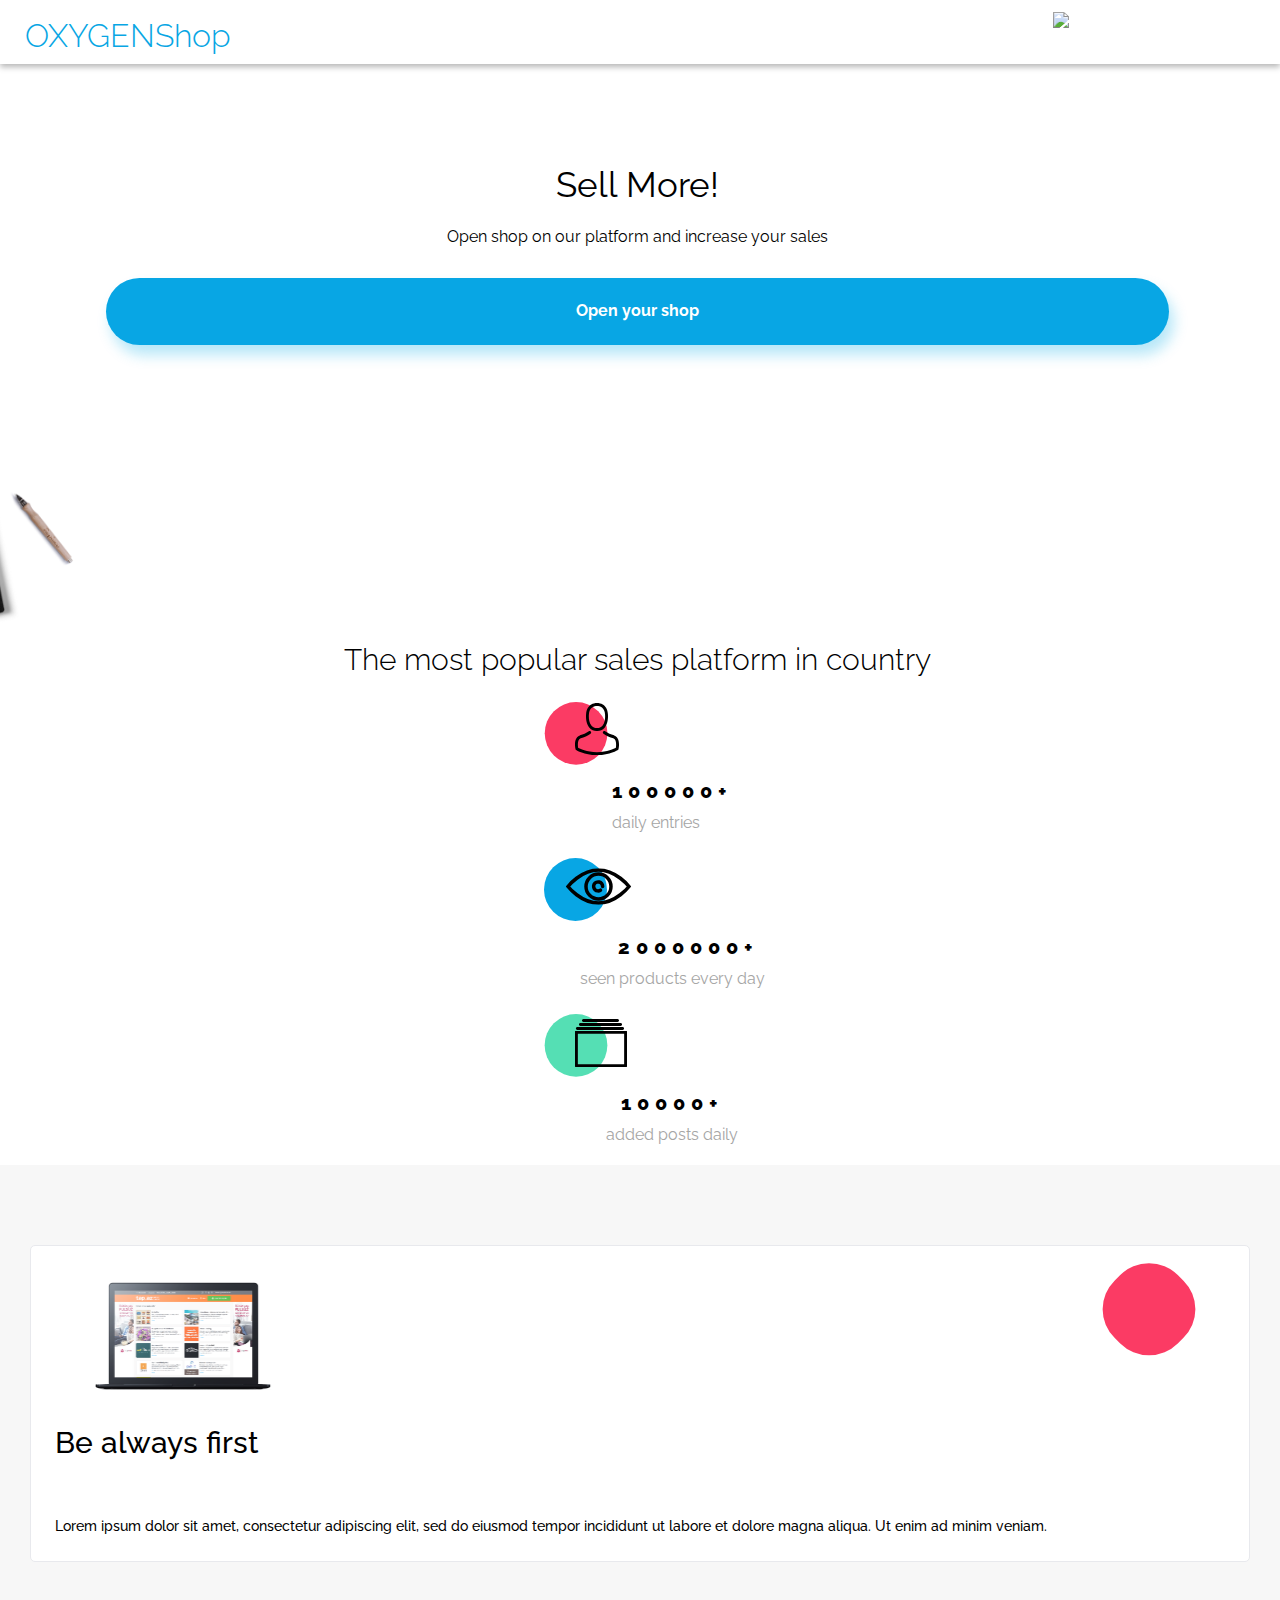
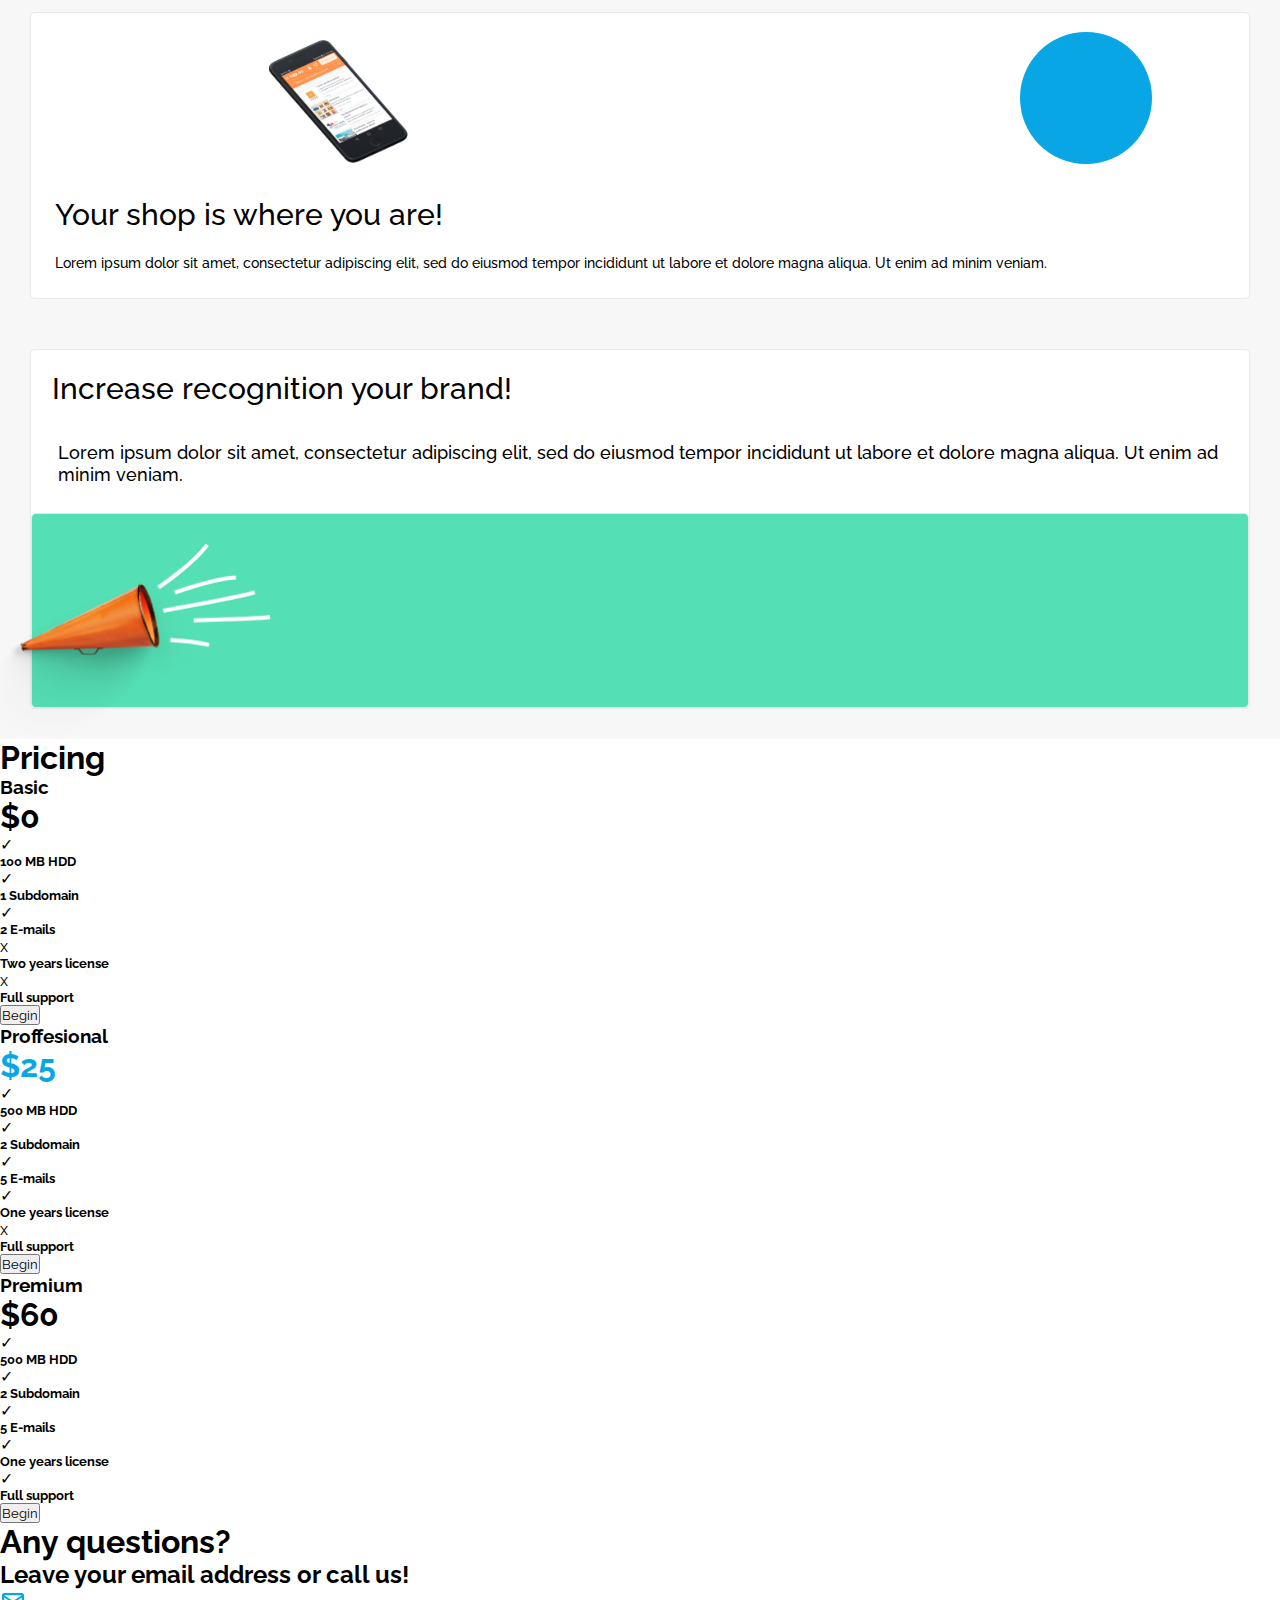
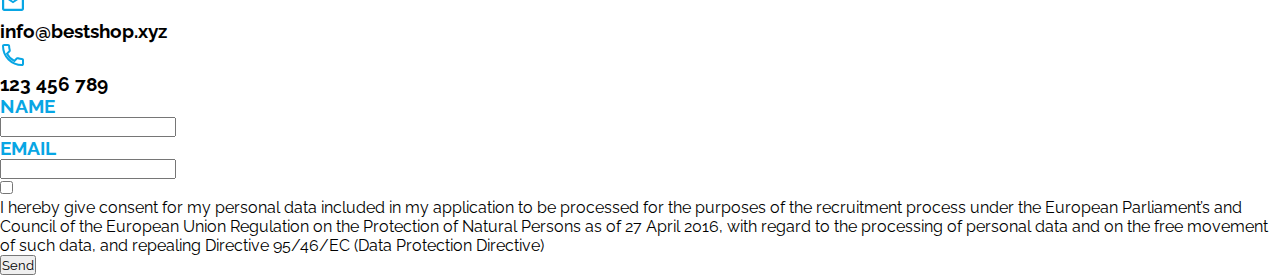
==== Web/index.html @ 67bba2e7 "Feat: Main body upper-half stylize" ====
<!DOCTYPE html>
<html>

<head>
    <title>OXYGENShop</title>
    <link rel="stylesheet" href="style.css" type="text/css" />
    <meta name="viewport" content="width=device-width, initial-scale=1">
    <link rel="preconnect" href="https://fonts.googleapis.com">
    <link rel="preconnect" href="https://fonts.gstatic.com" crossorigin>
    <link href="https://fonts.googleapis.com/css2?family=Open+Sans:ital,wght@0,300..800;1,300..800&family=Raleway:ital,wght@0,100..900;1,100..900&display=swap" rel="stylesheet">
</head>

<body>
    <header class="header">
        <div class="header--logo">
            <h2 class="header--logo--text blue-text">OXYGENShop</h2>
        </div>
        
        <img class="header--menu" src="/img/Menu.svg">
    </header>

    <main class="main">
        <article class="main--introduction">
            <section class="main--introduction--opening">
                <h1 class="main--introduction--opening--title">Sell More!</h1>
                <h4 class="main--introduction--opening--subtitle">Open shop on our platform and increase your sales</h4>
                
                <button class="main--introduction--opening--button blue-background" type="button"> 
                    <p class="main--introduction--opening--button--text">Open your shop</p> 
                </button>
            </section>
            
            <section class="main--introduction--image-box">
                <img class="main--introduction--image-box--image" src="img/Background.png">
            </section>

            <section class="main--introduction--stat-column">
                <h1 class="main--introduction--stat-column--title">The most popular sales platform in country</h1>

                <div class="main--introduction--stat-column--entries">
                    <img src="img/Red-circle.svg" class="main--introduction--stat-column--entries--image-background">
                    <img src="img/Person.svg" class="main--introduction--stat-column--entries--image-foreground">
                    <h4 class="main--introduction--stat-column--entries--number">100000+</h4>
                    <h5 class="main--introduction--stat-column--entries--stat">daily entries</h5>
                </div>

                <div class="main--introduction--stat-column--products">
                    <img src="img/Blue-circle.svg" class="main--introduction--stat-column--products--image-background">
                    <img src="img/Eye.svg" class="main--introduction--stat-column--products--image-foreground">
                    <h4 class="main--introduction--stat-column--products--number">2000000+</h4>
                    <h5 class="main--introduction--stat-column--products--stat">seen products every day</h5>
                </div>

                <div class="main--introduction--stat-column--post">
                    <img src="img/Green-circle.svg" class="main--introduction--stat-column--post--image-background">
                    <img src="img/Catalog.svg" class="main--introduction--stat-column--post--image-foreground">
                    <h4 class="main--introduction--stat-column--post--number">10000+</h4>
                    <h5 class="main--introduction--stat-column--post--stat">added posts daily</h5>
                </div>
            </section>
        </article>

        <article class="main--selling-points">
            <section class="main--selling-points--section1">
                <img src="img/Macbook.png" class="main--selling-points--section1--image-foreground">
                <img src="img/Red-frame.svg" class="main--selling-points--section1--image-background">
                <h3 class="main--selling-points--section1--title">Be always first</h3>
                <h6 class="main--selling-points--section1--text">Lorem ipsum dolor sit amet, consectetur adipiscing elit, sed do eiusmod tempor incididunt ut labore et dolore magna aliqua. Ut enim ad minim veniam.</h6>
            </section>

            <section class="main--selling-points--section2">
                <section class="main--selling-points--section2--image">
                <img src="img/iPhone.png" class="main--selling-points--section2--image--foreground">
                <img src="img/Blue-circle.svg" class="main--selling-points--section2--image--background">    
                </section>
                <h3 class="main--selling-points--section2--title">Your shop is where you are!</h3>
                <h6 class="main--selling-points--section2--text">Lorem ipsum dolor sit amet, consectetur adipiscing elit, sed do eiusmod tempor incididunt ut labore et dolore magna aliqua. Ut enim ad minim veniam.</h6>
            </section>

            <section class="main--selling-points--section3">
                <h3 class="main--selling-points--section3--title">Increase recognition your brand!</h3>
                <h6 class="main--selling-points--section3--text">Lorem ipsum dolor sit amet, consectetur adipiscing elit, sed do eiusmod tempor incididunt ut labore et dolore magna aliqua. Ut enim ad minim veniam.</h6>
                <div class="main--selling-points--section3--image-background green-background">
                    <img src="img/Trumpet.png" class="main--selling-points--section3--image-foreground">
                </div>
            </section>
        </article>


        <article id="Pricing">
            <h1>Pricing</h1>

            <section class="pricing--section red">
                <div class="pricing--section--price">
                    <h3>Basic</h3>
                    <h1 class="red-text">$0</h1>
                </div>

                <div class="pricing--section--feature-list">
                    <div class="pricing--section--feature-list-feature">
                        <div class="included"> <p>✓</p> </div>
                        <h5>100 MB HDD</h5>
                    </div>

                    <div class="pricing--section--feature-list-feature">
                        <div class="included"> <p>✓</p> </div>
                        <h5>1 Subdomain</h5>
                    </div>

                    <div class="pricing--section--feature-list-feature">
                        <div class="included"> <p>✓</p> </div>
                        <h5>2 E-mails</h5>
                    </div>

                    <div class="pricing--section--feature-list-feature">
                        <div class="excluded"> <p>x</p> </div>
                        <h5>Two years license</h5>
                    </div>

                    <div class="pricing--section--feature-list-feature">
                        <div class="excluded"> <p>x</p> </div>
                        <h5>Full support</h5>
                    </div>
                </div>

                <button class="rounded-button red">Begin</button>
            </section>

            <section class="pricing--section blue">
                <div class="pricing--section--price">
                    <h3>Proffesional</h3>
                    <h1 class="blue-text">$25</h1>
                </div>

                <div class="pricing--section--feature-list">
                    <div class="pricing--section--feature-list-feature">
                        <div class="included"> <p>✓</p> </div>
                        <h5>500 MB HDD</h5>
                    </div>

                    <div class="pricing--section--feature-list-feature">
                        <div class="included"> <p>✓</p> </div>
                        <h5>2 Subdomain</h5>
                    </div>

                    <div class="pricing--section--feature-list-feature">
                        <div class="included"> <p>✓</p> </div>
                        <h5>5 E-mails</h5>
                    </div>

                    <div class="pricing--section--feature-list-feature">
                        <div class="included"> <p>✓</p> </div>
                        <h5>One years license</h5>
                    </div>

                    <div class="pricing--section--feature-list-feature">
                        <div class="excluded"> <p>x</p> </div>
                        <h5>Full support</h5>
                    </div>
                </div>

                <button class="rounded-button blue">Begin</button>
            </section>

            <section class="pricing--section green">
                <div class="pricing--section--price">
                    <h3>Premium</h3>
                    <h1 class="green">$60</h1>
                </div>

                <div class="pricing--section--feature-list">
                    <div class="pricing--section--feature-list-feature">
                        <div class="included"> <p>✓</p> </div>
                        <h5>500 MB HDD</h5>
                    </div>

                    <div class="pricing--section--feature-list-feature">
                        <div class="included"> <p>✓</p> </div>
                        <h5>2 Subdomain</h5>
                    </div>

                    <div class="pricing--section--feature-list-feature">
                        <div class="included"> <p>✓</p> </div>
                        <h5>5 E-mails</h5>
                    </div>

                    <div class="pricing--section--feature-list-feature">
                        <div class="included"> <p>✓</p> </div>
                        <h5>One years license</h5>
                    </div>

                    <div class="pricing--section--feature-list-feature">
                        <div class="included"> <p>✓</p> </div>
                        <h5>Full support</h5>
                    </div>
                </div>

                <button class="rounded-button green">Begin</button>
            </section>
        </article>

        <article id="Contact">
            <section>
                <h1>Any questions?</h1>

                <h2>Leave your email address or call us!</h2>

                <div class="contact-info">
                    <img src="img/Mail-Icon.svg">
                    <h3>info@bestshop.xyz</h3>
                </div>

                <div class="contact-info">
                    <img src="img/Phone-Icon.svg">
                    <h3>123 456 789</h3>
                </div>
            </section>
            
            <section>
                <div class="contact-input">
                    <h3 class="blue-text">NAME</h3>
                    <input type="text" id="name">
                </div>

                <div class="contact-input">
                    <h3 class="blue-text">EMAIL</h3>
                    <input type="text" id="email">
                </div>
            </section>

            <section>
                <input type="checkbox">

                <p>I hereby give consent for my personal data included in my application to be processed for the purposes of the recruitment process under the European Parliament’s and Council of the European Union Regulation on the Protection of Natural Persons as of 27 April 2016, with regard to the processing of personal data and on the free movement of such data, and repealing Directive 95/46/EC (Data Protection Directive)</p>

                <button class="rounded-button blue">Send</button>
            </section>
        </article>
        
    </main>
<!--
    <footer>
        <div class="logo blue-text">
            <h2>OXYGENShop</h2>
        </div>

        <div id="Copyright">
            <h4>© 2022 OXYGEN, All Rights Reserved</h4>
        </div>

        <img src="img/Twitter-Icon.svg" alt="Twitter" class="social-network">

        <img src="img/Facebook-Icon.svg" alt="Facebook" class="social-network">
    </footer>
-->
</body>

</html>
---- Web/style.css ----
.header {
  height: 4em;
  box-shadow: 0px 3px 6px rgba(0, 0, 0, 0.2901960784);
}
.header--logo {
  display: inline-block;
  width: 80%;
  margin-top: 17px;
  margin-left: 25px;
}
.header--logo--text {
  font-size: 2rem;
  font-weight: 300;
}
.header--menu {
  display: inline-block;
  margin-bottom: 1.5%;
}

.main {
  margin-top: 100px;
}
.main--introduction--opening {
  margin-left: 8.3%;
  width: 83%;
}
.main--introduction--opening--title {
  font-size: 2.188rem;
  line-height: 2.563rem;
  font-weight: 400;
  text-align: center;
}
.main--introduction--opening--subtitle {
  margin-top: 20px;
  font-size: 1rem;
  line-height: 1.438rem;
  font-weight: 400;
  text-align: center;
}
.main--introduction--opening--button {
  margin-top: 30px;
  width: 100%;
  height: 5em;
  border: none;
  border-radius: 5em;
  box-shadow: 5px 10px 14px rgba(7, 172, 230, 0.2901960784);
}
.main--introduction--opening--button--text {
  font-size: 1rem;
  line-height: 1.375rem;
  font-weight: 700;
  text-align: center;
  color: white;
}
.main--introduction--image-box {
  margin-top: 30px;
  width: 100%;
  height: 16.7em;
  overflow: hidden;
}
.main--introduction--image-box--image {
  margin-left: -55%;
  height: 100%;
}
.main--introduction--stat-column--title {
  margin-left: 8.3%;
  width: 83%;
  font-size: 1.875rem;
  line-height: 2.188rem;
  font-weight: 300;
  text-align: center;
}
.main--introduction--stat-column--entries {
  margin-top: 25px;
  width: 50%;
  min-width: 170px;
  margin-left: 30%;
}
.main--introduction--stat-column--entries--image-background {
  margin-left: 25%;
  display: inline-block;
}
.main--introduction--stat-column--entries--image-foreground {
  display: inline-block;
  position: relative;
  left: -2.3em;
  top: -0.6em;
}
.main--introduction--stat-column--entries--number {
  margin-top: 10px;
  margin-left: -10%;
  font-size: 1.25rem;
  line-height: 1.5rem;
  font-weight: 800;
  text-align: center;
  letter-spacing: 0.375rem;
}
.main--introduction--stat-column--entries--stat {
  margin-top: 10px;
  margin-left: -15%;
  font-size: 1rem;
  line-height: 1.25rem;
  font-weight: 400;
  text-align: center;
  color: #A5A5A5;
}
.main--introduction--stat-column--products {
  margin-top: 25px;
  width: 50%;
  min-width: 170px;
  margin-left: 30%;
}
.main--introduction--stat-column--products--image-background {
  margin-left: 25%;
  display: inline-block;
}
.main--introduction--stat-column--products--image-foreground {
  display: inline-block;
  position: relative;
  left: -2.9em;
  top: -1em;
}
.main--introduction--stat-column--products--number {
  margin-top: 10px;
  margin-left: -5%;
  font-size: 1.25rem;
  line-height: 1.5rem;
  font-weight: 800;
  text-align: center;
  letter-spacing: 0.375rem;
}
.main--introduction--stat-column--products--stat {
  width: 70%;
  margin-top: 10px;
  margin-left: 10%;
  font-size: 1rem;
  line-height: 1.25rem;
  font-weight: 400;
  text-align: center;
  color: #A5A5A5;
}
.main--introduction--stat-column--post {
  margin-top: 25px;
  width: 50%;
  min-width: 170px;
  margin-left: 30%;
}
.main--introduction--stat-column--post--image-background {
  margin-left: 25%;
  display: inline-block;
}
.main--introduction--stat-column--post--image-foreground {
  display: inline-block;
  position: relative;
  left: -2.3em;
  top: -0.6em;
}
.main--introduction--stat-column--post--number {
  margin-top: 10px;
  margin-left: -10%;
  font-size: 1.25rem;
  line-height: 1.5rem;
  font-weight: 800;
  text-align: center;
  letter-spacing: 0.375rem;
}
.main--introduction--stat-column--post--stat {
  width: 50%;
  margin-top: 10px;
  margin-left: 20%;
  font-size: 1rem;
  line-height: 1.25rem;
  font-weight: 400;
  text-align: center;
  color: #A5A5A5;
}
.main--selling-points {
  background: #F7F7F7;
  margin-top: 20px;
  padding: 30px;
}
.main--selling-points--section1 {
  background-color: #ffffff;
  border: 1px solid #E8E9ED;
  border-radius: 5px;
  margin-top: 50px;
  width: 100%;
  padding: 1.5em;
  padding-top: 2.2em;
}
.main--selling-points--section1--image-background {
  position: absolute;
  right: 4.2em;
  margin-top: -2.2em;
  width: 127.5px;
  height: 127.5px;
}
.main--selling-points--section1--image-foreground {
  position: relative;
  margin-left: 2em;
  width: 192.76px;
  height: 109.93px;
  z-index: 1;
}
.main--selling-points--section1--title {
  margin-top: 1em;
  font-size: 1.875rem;
  line-height: 2.19rem;
  font-weight: 500;
  text-align: left;
}
.main--selling-points--section1--text {
  margin-top: 4em;
  font-size: 0.875rem;
  line-height: 1.31rem;
  font-weight: 500;
  text-align: left;
}
.main--selling-points--section2 {
  background-color: #ffffff;
  border: 1px solid #E8E9ED;
  border-radius: 5px;
  margin-top: 50px;
  width: 100%;
  padding: 1.5em;
}
.main--selling-points--section2--image {
  width: 80%;
  margin-left: 15%;
}
.main--selling-points--section2--image--background {
  position: absolute;
  right: 8em;
  margin-top: -0.3em;
  width: 132px;
  height: 132px;
}
.main--selling-points--section2--image--foreground {
  position: relative;
  margin-left: 1.5em;
  width: 175px;
  height: 134.99px;
  z-index: 1;
}
.main--selling-points--section2--title {
  width: 80%;
  margin-top: 0.7em;
  font-size: 1.875rem;
  line-height: 2.19rem;
  font-weight: 500;
  text-align: left;
}
.main--selling-points--section2--text {
  margin-top: 1.5em;
  font-size: 0.875rem;
  line-height: 1.31rem;
  font-weight: 500;
  text-align: left;
}
.main--selling-points--section3 {
  background-color: #ffffff;
  border: 1px solid #E8E9ED;
  border-radius: 5px;
  margin-top: 50px;
  width: 100%;
}
.main--selling-points--section3--image-background {
  height: 195px;
  margin-top: 10px;
  border: 1px solid #E8E9ED;
  border-radius: 5px;
}
.main--selling-points--section3--image-foreground {
  width: 300px;
  height: 207px;
  position: relative;
  top: 15%;
  left: -5%;
}
.main--selling-points--section3--title {
  margin: 0.7em;
  font-size: 1.875rem;
  line-height: 2.19rem;
  font-weight: 500;
  text-align: left;
}
.main--selling-points--section3--text {
  margin: 1.5em;
  margin-top: 2em;
  font-size: 1.125rem;
  line-height: 1.36rem;
  font-weight: 500;
  text-align: left;
}

* {
  box-sizing: border-box;
  margin: 0;
  padding: 0;
  --red-color: #FB3B64;
  --blue-color: #08A6E4;
  --green-color: #55DFB4;
  font-family: Raleway, OpenSans;
}

body {
  min-width: 320px;
}

.blue-text {
  color: var(--blue-color);
}

.blue-background {
  background-color: var(--blue-color);
}

.green-background {
  background-color: var(--green-color);
}

.open-sans {
  font-family: openSans;
}

/*# sourceMappingURL=style.css.map */
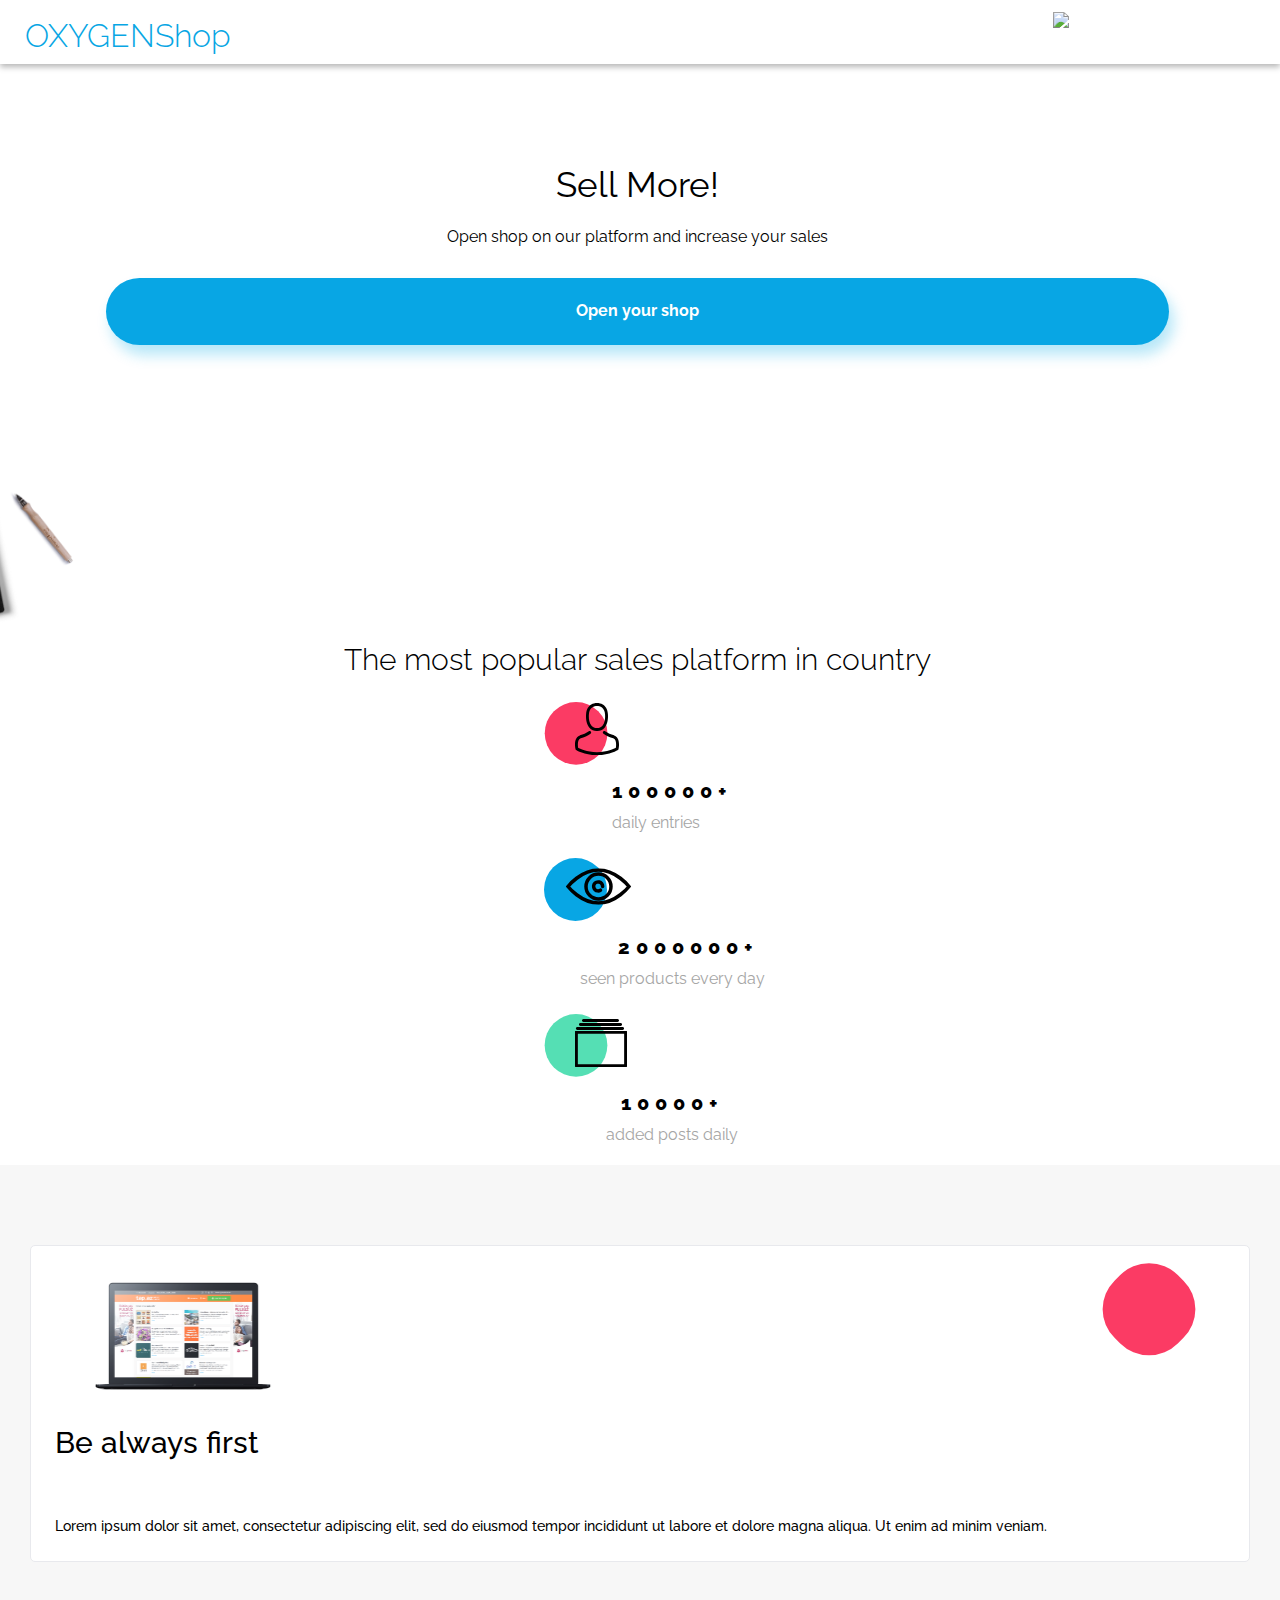
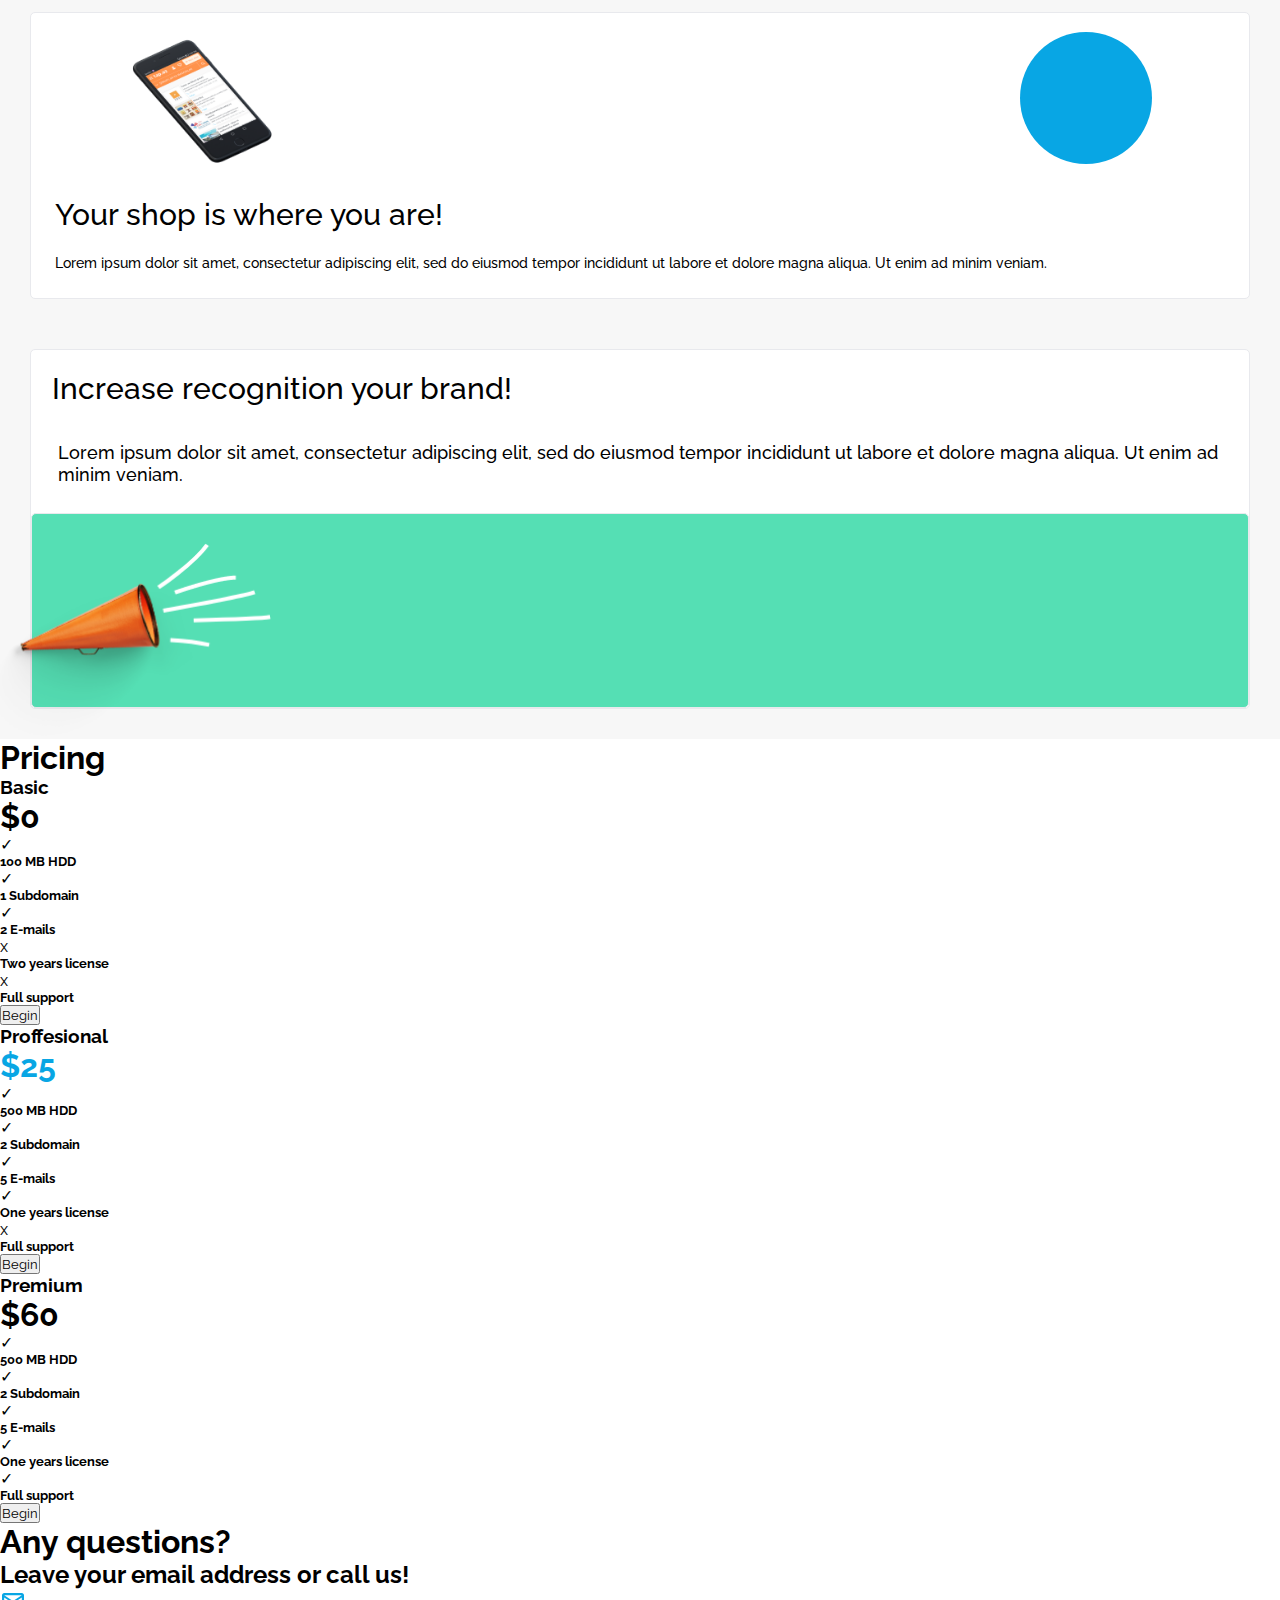
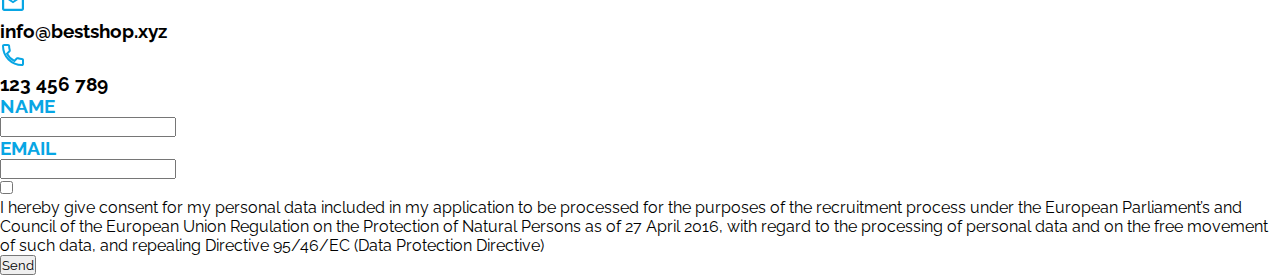
==== commit b622fcf7: "Refactor: Delete unnecesary code" ====
--- a/Web/index.html
+++ b/Web/index.html
@@ -69,10 +69,8 @@
             </section>
 
             <section class="main--selling-points--section2">
-                <section class="main--selling-points--section2--image">
                 <img src="img/iPhone.png" class="main--selling-points--section2--image--foreground">
                 <img src="img/Blue-circle.svg" class="main--selling-points--section2--image--background">    
-                </section>
                 <h3 class="main--selling-points--section2--title">Your shop is where you are!</h3>
                 <h6 class="main--selling-points--section2--text">Lorem ipsum dolor sit amet, consectetur adipiscing elit, sed do eiusmod tempor incididunt ut labore et dolore magna aliqua. Ut enim ad minim veniam.</h6>
             </section>
--- a/Web/style.css
+++ b/Web/style.css
@@ -224,10 +224,6 @@
   width: 100%;
   padding: 1.5em;
 }
-.main--selling-points--section2--image {
-  width: 80%;
-  margin-left: 15%;
-}
 .main--selling-points--section2--image--background {
   position: absolute;
   right: 8em;
@@ -237,7 +233,7 @@
 }
 .main--selling-points--section2--image--foreground {
   position: relative;
-  margin-left: 1.5em;
+  margin-left: 4em;
   width: 175px;
   height: 134.99px;
   z-index: 1;
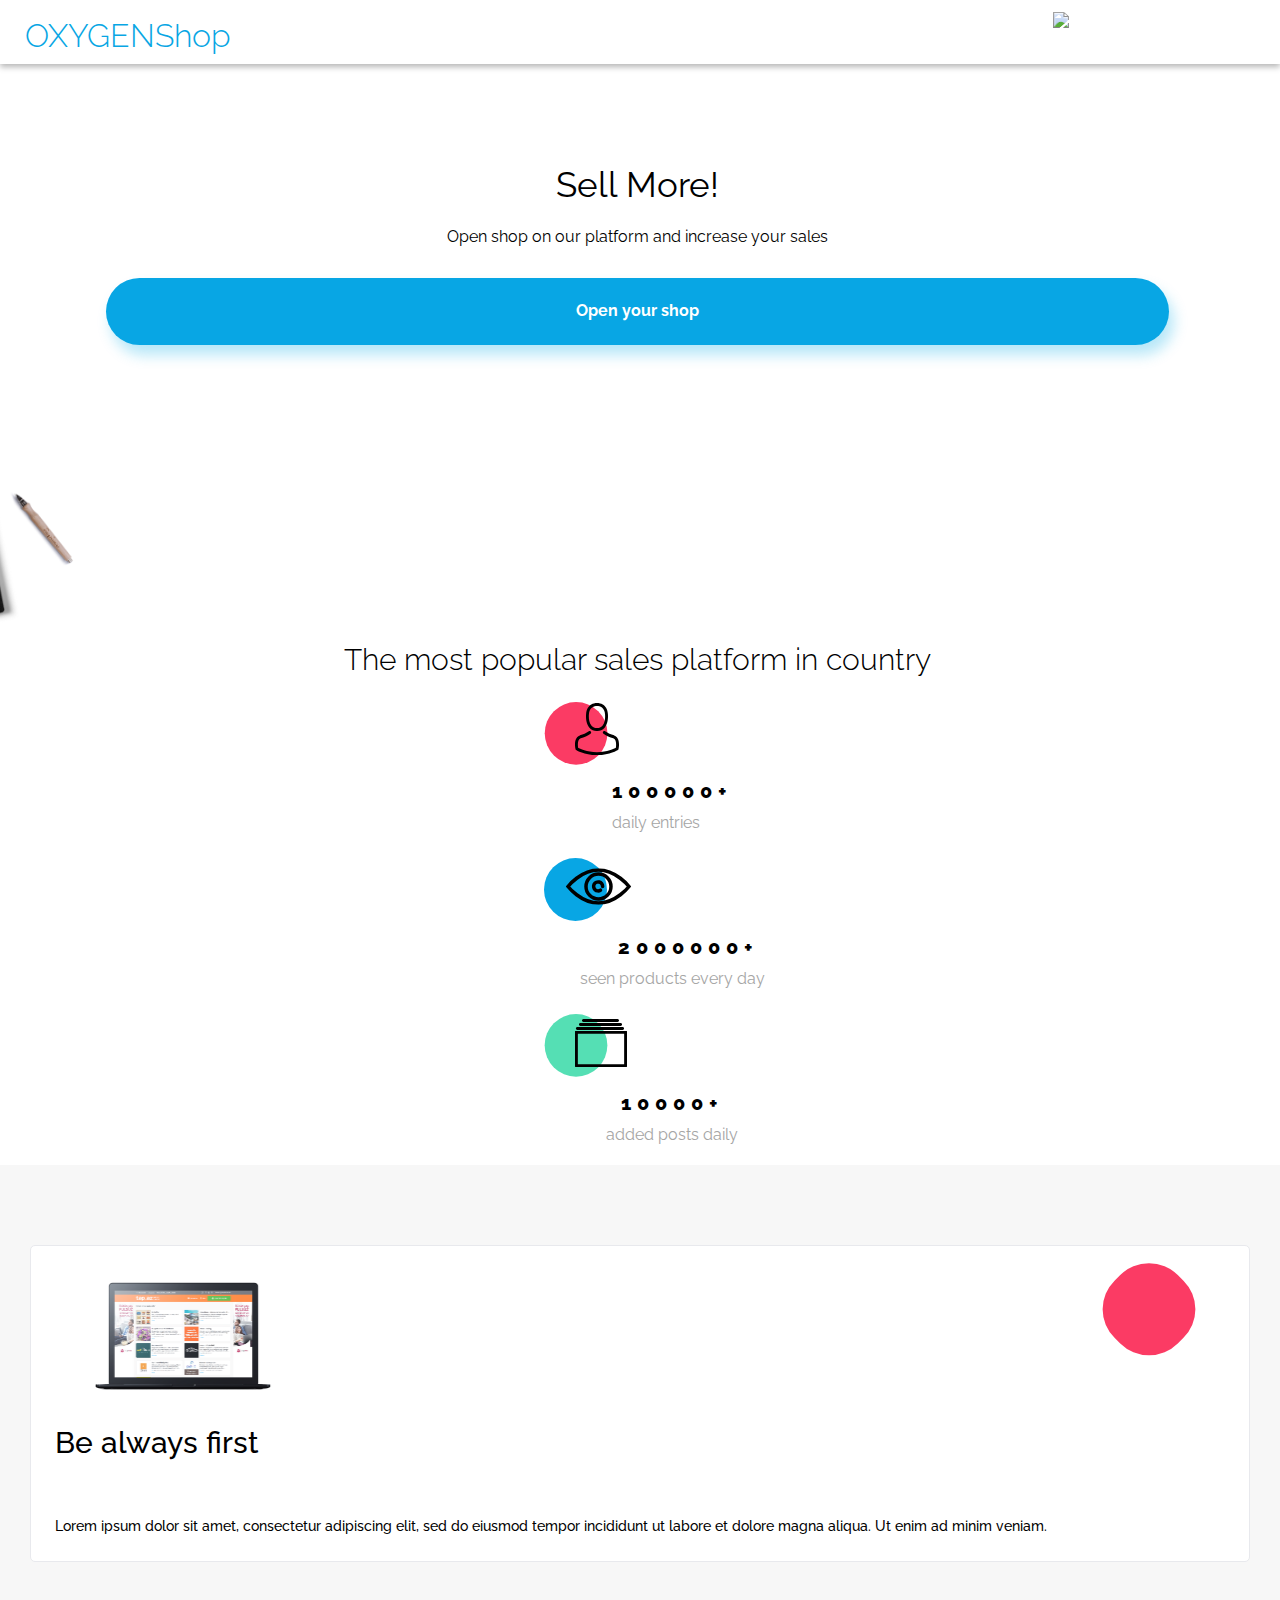
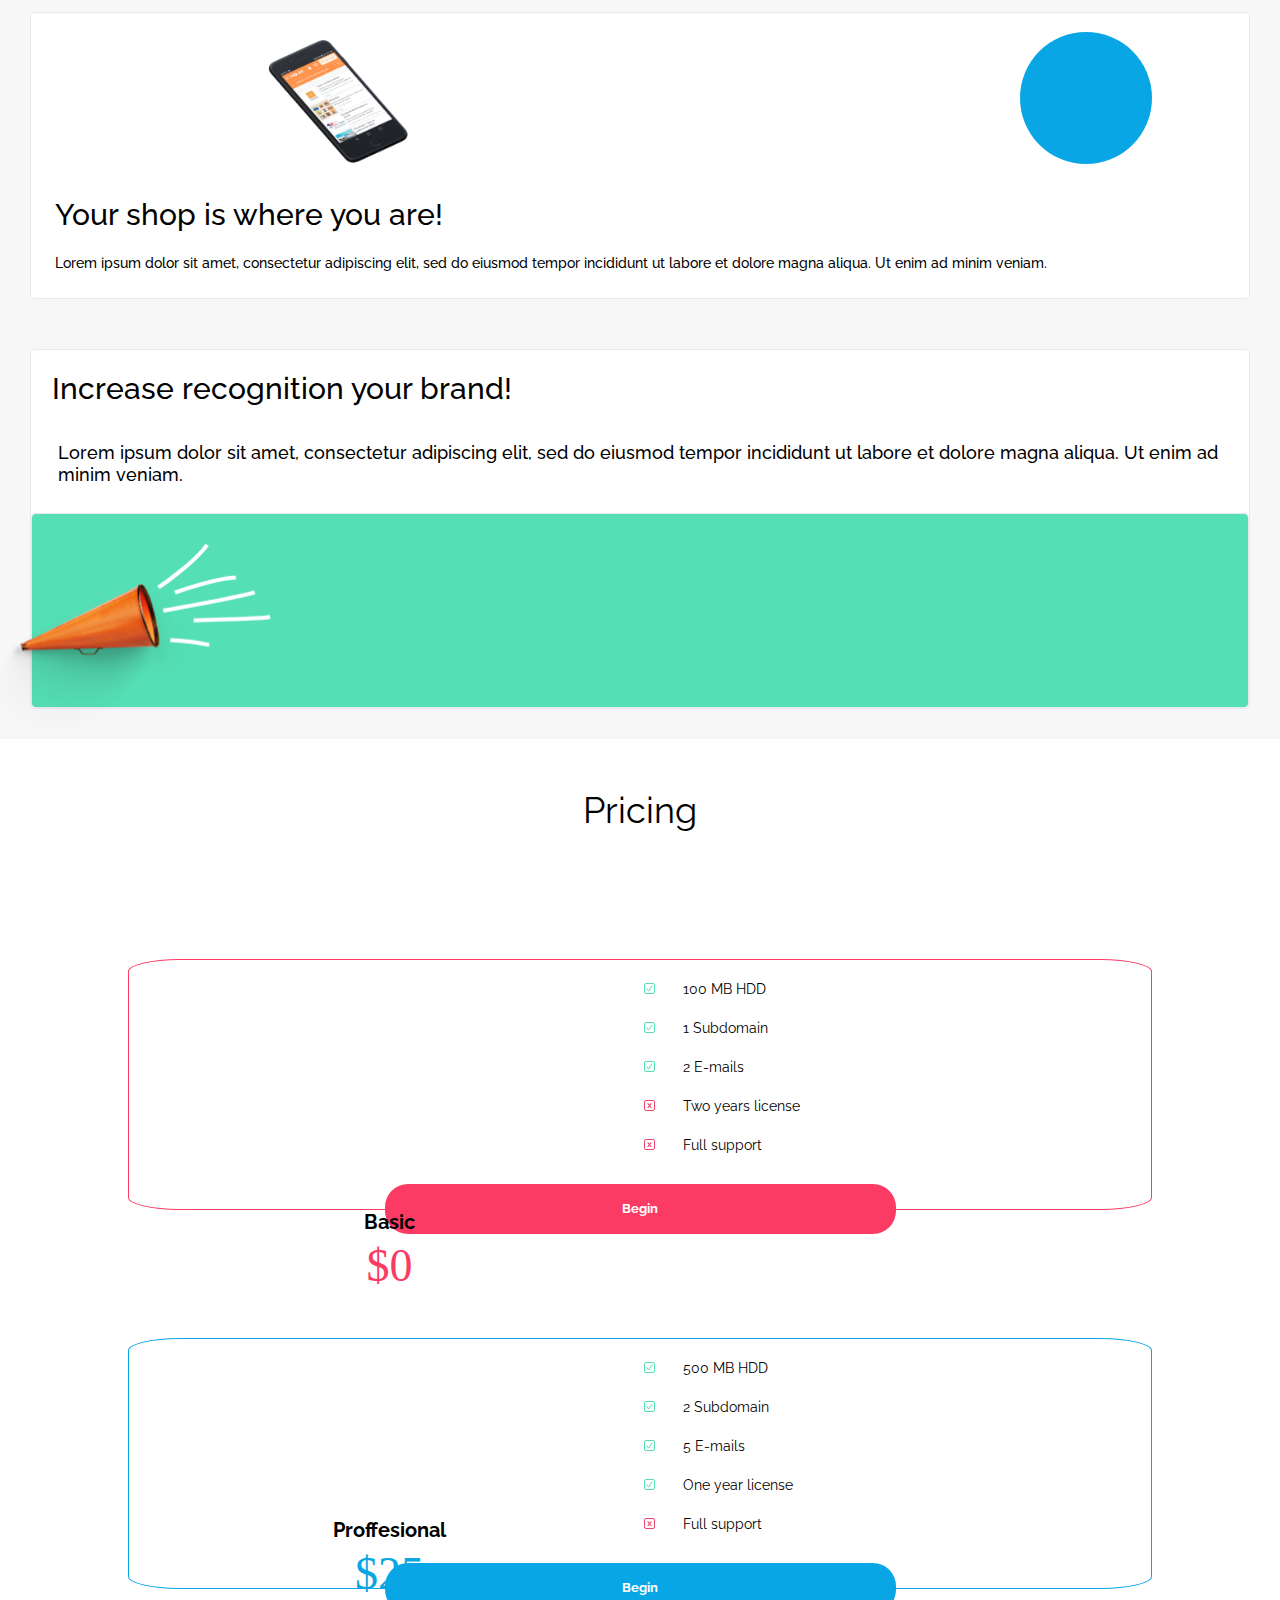
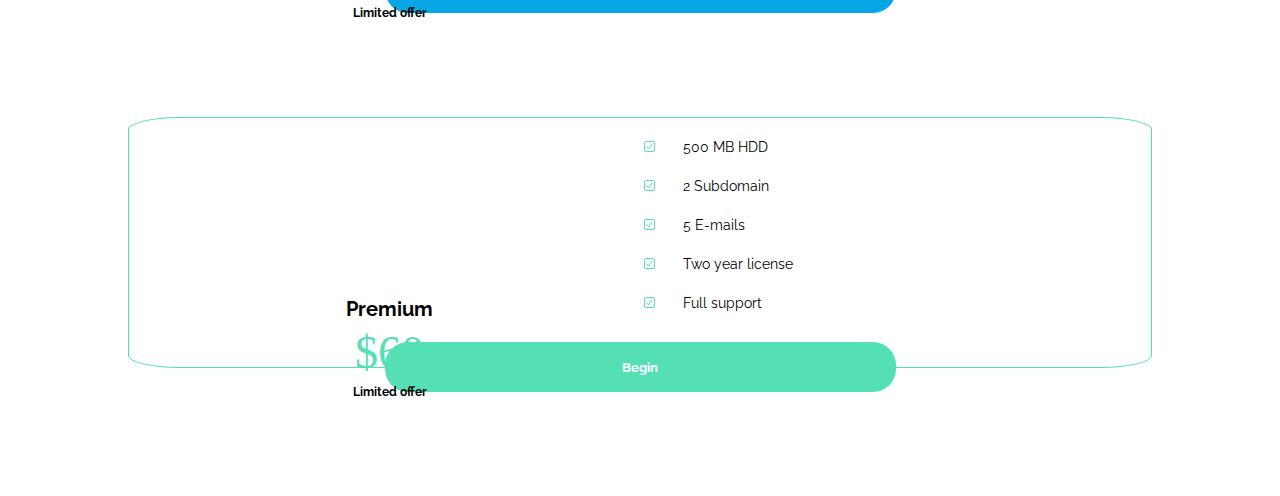
==== commit f4214583: "Feat: Main body pricing stylized" ====
--- a/Web/index.html
+++ b/Web/index.html
@@ -69,8 +69,10 @@
             </section>
 
             <section class="main--selling-points--section2">
+                <section class="main--selling-points--section2--image">
                 <img src="img/iPhone.png" class="main--selling-points--section2--image--foreground">
                 <img src="img/Blue-circle.svg" class="main--selling-points--section2--image--background">    
+                </section>
                 <h3 class="main--selling-points--section2--title">Your shop is where you are!</h3>
                 <h6 class="main--selling-points--section2--text">Lorem ipsum dolor sit amet, consectetur adipiscing elit, sed do eiusmod tempor incididunt ut labore et dolore magna aliqua. Ut enim ad minim veniam.</h6>
             </section>
@@ -85,118 +87,126 @@
         </article>
 
 
-        <article id="Pricing">
-            <h1>Pricing</h1>
-
-            <section class="pricing--section red">
-                <div class="pricing--section--price">
-                    <h3>Basic</h3>
-                    <h1 class="red-text">$0</h1>
-                </div>
-
-                <div class="pricing--section--feature-list">
-                    <div class="pricing--section--feature-list-feature">
-                        <div class="included"> <p>✓</p> </div>
-                        <h5>100 MB HDD</h5>
-                    </div>
-
-                    <div class="pricing--section--feature-list-feature">
-                        <div class="included"> <p>✓</p> </div>
-                        <h5>1 Subdomain</h5>
-                    </div>
-
-                    <div class="pricing--section--feature-list-feature">
-                        <div class="included"> <p>✓</p> </div>
-                        <h5>2 E-mails</h5>
-                    </div>
-
-                    <div class="pricing--section--feature-list-feature">
-                        <div class="excluded"> <p>x</p> </div>
-                        <h5>Two years license</h5>
-                    </div>
-
-                    <div class="pricing--section--feature-list-feature">
-                        <div class="excluded"> <p>x</p> </div>
-                        <h5>Full support</h5>
-                    </div>
-                </div>
-
-                <button class="rounded-button red">Begin</button>
-            </section>
-
-            <section class="pricing--section blue">
-                <div class="pricing--section--price">
-                    <h3>Proffesional</h3>
-                    <h1 class="blue-text">$25</h1>
-                </div>
-
-                <div class="pricing--section--feature-list">
-                    <div class="pricing--section--feature-list-feature">
-                        <div class="included"> <p>✓</p> </div>
-                        <h5>500 MB HDD</h5>
-                    </div>
-
-                    <div class="pricing--section--feature-list-feature">
-                        <div class="included"> <p>✓</p> </div>
-                        <h5>2 Subdomain</h5>
-                    </div>
-
-                    <div class="pricing--section--feature-list-feature">
-                        <div class="included"> <p>✓</p> </div>
-                        <h5>5 E-mails</h5>
-                    </div>
-
-                    <div class="pricing--section--feature-list-feature">
-                        <div class="included"> <p>✓</p> </div>
-                        <h5>One years license</h5>
-                    </div>
-
-                    <div class="pricing--section--feature-list-feature">
-                        <div class="excluded"> <p>x</p> </div>
-                        <h5>Full support</h5>
-                    </div>
-                </div>
-
-                <button class="rounded-button blue">Begin</button>
-            </section>
-
-            <section class="pricing--section green">
-                <div class="pricing--section--price">
-                    <h3>Premium</h3>
-                    <h1 class="green">$60</h1>
-                </div>
-
-                <div class="pricing--section--feature-list">
-                    <div class="pricing--section--feature-list-feature">
-                        <div class="included"> <p>✓</p> </div>
-                        <h5>500 MB HDD</h5>
-                    </div>
-
-                    <div class="pricing--section--feature-list-feature">
-                        <div class="included"> <p>✓</p> </div>
-                        <h5>2 Subdomain</h5>
-                    </div>
-
-                    <div class="pricing--section--feature-list-feature">
-                        <div class="included"> <p>✓</p> </div>
-                        <h5>5 E-mails</h5>
-                    </div>
-
-                    <div class="pricing--section--feature-list-feature">
-                        <div class="included"> <p>✓</p> </div>
-                        <h5>One years license</h5>
-                    </div>
-
-                    <div class="pricing--section--feature-list-feature">
-                        <div class="included"> <p>✓</p> </div>
-                        <h5>Full support</h5>
-                    </div>
-                </div>
-
-                <button class="rounded-button green">Begin</button>
-            </section>
-        </article>
-
+        <article class="main--pricing">
+            <h1 class="main--pricing--title">Pricing</h1>
+
+            <section class="main--pricing--section red-border">
+                <div class="main--pricing--section--price">
+                    <h3 class="main--pricing--section--price--title main--pricing--section--price--extra-padding-top">Basic</h3>
+                    <h1 class="main--pricing--section--price--cost red-text open-sans">$0</h1>
+                </div>
+
+                <div class="main--pricing--section--feature-list">
+                    <div class="main--pricing--section--feature-list--feature">
+                        <img src="img/Checkbox.svg" class="main--pricing--section--feature-list--feature--img" >
+                        <h5 class="main--pricing--section--feature-list--feature--text">100 MB HDD</h5>
+                    </div>
+
+                    <div class="main--pricing--section--feature-list--feature">
+                        <img src="img/Checkbox.svg" class="main--pricing--section--feature-list--feature--img" >
+                        <h5 class="main--pricing--section--feature-list--feature--text">1 Subdomain</h5>
+                    </div>
+
+                    <div class="main--pricing--section--feature-list--feature">
+                        <img src="img/Checkbox.svg" class="main--pricing--section--feature-list--feature--img" >
+                        <h5 class="main--pricing--section--feature-list--feature--text">2 E-mails</h5>
+                    </div>
+
+                    <div class="main--pricing--section--feature-list--feature">
+                        <img src="img/Crossbox.svg" class="main--pricing--section--feature-list--feature--img" >
+                        <h5 class="main--pricing--section--feature-list--feature--text">Two years license</h5>
+                    </div>
+
+                    <div class="main--pricing--section--feature-list--feature">
+                        <img src="img/Crossbox.svg" class="main--pricing--section--feature-list--feature--img" >
+                        <h5 class="main--pricing--section--feature-list--feature--text">Full support</h5>
+                    </div>
+                </div>
+
+                <button class="main--pricing--section--rounded-button red-background">
+                    <p class="main--pricing--section--rounded-button--text">Begin</p>
+                </button>
+            </section>
+
+            <section class="main--pricing--section blue-border">
+                <div class="main--pricing--section--price">
+                    <h3 class="main--pricing--section--price--title">Proffesional</h3>
+                    <h1 class="main--pricing--section--price--cost blue-text open-sans">$25</h1>
+                    <h5 class="main--pricing--section--price--offer">Limited offer</h5>
+                </div>
+
+                <div class="main--pricing--section--feature-list">
+                    <div class="main--pricing--section--feature-list--feature">
+                        <img src="img/Checkbox.svg" class="main--pricing--section--feature-list--feature--img" >
+                        <h5 class="main--pricing--section--feature-list--feature--text">500 MB HDD</h5>
+                    </div>
+
+                    <div class="main--pricing--section--feature-list--feature">
+                        <img src="img/Checkbox.svg" class="main--pricing--section--feature-list--feature--img" >
+                        <h5 class="main--pricing--section--feature-list--feature--text">2 Subdomain</h5>
+                    </div>
+
+                    <div class="main--pricing--section--feature-list--feature">
+                        <img src="img/Checkbox.svg" class="main--pricing--section--feature-list--feature--img" >
+                        <h5 class="main--pricing--section--feature-list--feature--text">5 E-mails</h5>
+                    </div>
+
+                    <div class="main--pricing--section--feature-list--feature">
+                        <img src="img/Checkbox.svg" class="main--pricing--section--feature-list--feature--img" >
+                        <h5 class="main--pricing--section--feature-list--feature--text">One year license</h5>
+                    </div>
+
+                    <div class="main--pricing--section--feature-list--feature">
+                        <img src="img/Crossbox.svg" class="main--pricing--section--feature-list--feature--img" >
+                        <h5 class="main--pricing--section--feature-list--feature--text">Full support</h5>
+                    </div>
+                </div>
+
+                <button class="main--pricing--section--rounded-button blue-background">
+                    <p class="main--pricing--section--rounded-button--text">Begin</p>
+                </button>
+            </section>
+
+            <section class="main--pricing--section green-border">
+                <div class="main--pricing--section--price">
+                    <h3 class="main--pricing--section--price--title">Premium</h3>
+                    <h1 class="main--pricing--section--price--cost green-text open-sans">$60</h1>
+                    <h5 class="main--pricing--section--price--offer">Limited offer</h5>
+                </div>
+
+                <div class="main--pricing--section--feature-list">
+                    <div class="main--pricing--section--feature-list--feature">
+                        <img src="img/Checkbox.svg" class="main--pricing--section--feature-list--feature--img" >
+                        <h5 class="main--pricing--section--feature-list--feature--text">500 MB HDD</h5>
+                    </div>
+
+                    <div class="main--pricing--section--feature-list--feature">
+                        <img src="img/Checkbox.svg" class="main--pricing--section--feature-list--feature--img" >
+                        <h5 class="main--pricing--section--feature-list--feature--text">2 Subdomain</h5>
+                    </div>
+
+                    <div class="main--pricing--section--feature-list--feature">
+                        <img src="img/Checkbox.svg" class="main--pricing--section--feature-list--feature--img" >
+                        <h5 class="main--pricing--section--feature-list--feature--text">5 E-mails</h5>
+                    </div>
+
+                    <div class="main--pricing--section--feature-list--feature">
+                        <img src="img/Checkbox.svg" class="main--pricing--section--feature-list--feature--img" >
+                        <h5 class="main--pricing--section--feature-list--feature--text">Two year license</h5>
+                    </div>
+
+                    <div class="main--pricing--section--feature-list--feature">
+                        <img src="img/Checkbox.svg" class="main--pricing--section--feature-list--feature--img" >
+                        <h5 class="main--pricing--section--feature-list--feature--text">Full support</h5>
+                    </div>
+                </div>
+
+                <button class="main--pricing--section--rounded-button green-background">
+                    <p class="main--pricing--section--rounded-button--text">Begin</p>
+                </button>
+            </section>
+        </article>
+<!--
         <article id="Contact">
             <section>
                 <h1>Any questions?</h1>
@@ -234,7 +244,7 @@
                 <button class="rounded-button blue">Send</button>
             </section>
         </article>
-        
+-->
     </main>
 <!--
     <footer>
--- a/Web/style.css
+++ b/Web/style.css
@@ -224,6 +224,10 @@
   width: 100%;
   padding: 1.5em;
 }
+.main--selling-points--section2--image {
+  width: 80%;
+  margin-left: 15%;
+}
 .main--selling-points--section2--image--background {
   position: absolute;
   right: 8em;
@@ -233,7 +237,7 @@
 }
 .main--selling-points--section2--image--foreground {
   position: relative;
-  margin-left: 4em;
+  margin-left: 1.5em;
   width: 175px;
   height: 134.99px;
   z-index: 1;
@@ -287,6 +291,86 @@
   line-height: 1.36rem;
   font-weight: 500;
   text-align: left;
+}
+.main--pricing {
+  margin-top: 50px;
+}
+.main--pricing--title {
+  font-weight: 400;
+  font-size: 2.25rem;
+  line-height: 2.64rem;
+  text-align: center;
+}
+.main--pricing--section {
+  width: 80%;
+  height: 15.7em;
+  margin: 10%;
+  border-radius: 5%;
+}
+.main--pricing--section--price {
+  display: inline-block;
+  position: relative;
+  width: 35%;
+  height: 90%;
+  text-align: center;
+  margin-left: 8%;
+  vertical-align: top;
+}
+.main--pricing--section--price--title {
+  padding-top: 50%;
+  font-weight: 700;
+  font-size: 1.25rem;
+  line-height: 1.5rem;
+}
+.main--pricing--section--price--cost {
+  font-weight: 300;
+  font-size: 2.875rem;
+  line-height: 4rem;
+}
+.main--pricing--section--price--offer {
+  font-weight: 700;
+  font-size: 0.75rem;
+  line-height: 0.875rem;
+}
+.main--pricing--section--price--extra-padding-top {
+  padding-top: 70%;
+}
+.main--pricing--section--feature-list {
+  display: inline-block;
+  width: 55%;
+  height: 90%;
+  padding-left: 7%;
+}
+.main--pricing--section--feature-list--feature {
+  width: 100%;
+  margin-top: 5px;
+}
+.main--pricing--section--feature-list--feature--img {
+  display: inline-block;
+}
+.main--pricing--section--feature-list--feature--text {
+  display: inline-block;
+  font-weight: 400;
+  font-size: 0.875rem;
+  line-height: 1.19rem;
+  text-align: left;
+  width: auto;
+  margin-left: 5%;
+  margin-top: 15px;
+}
+.main--pricing--section--rounded-button {
+  width: 50%;
+  height: 20%;
+  margin-left: 25%;
+  border: none;
+  border-radius: 23px;
+}
+.main--pricing--section--rounded-button--text {
+  color: white;
+  font-weight: 700;
+  font-size: 0.813rem;
+  line-height: 1.106rem;
+  text-align: center;
 }
 
 * {
@@ -307,10 +391,34 @@
   color: var(--blue-color);
 }
 
+.red-text {
+  color: var(--red-color);
+}
+
+.green-text {
+  color: var(--green-color);
+}
+
+.blue-border {
+  border: 1.5px solid var(--blue-color);
+}
+
+.red-border {
+  border: 1.5px solid var(--red-color);
+}
+
+.green-border {
+  border: 1.5px solid var(--green-color);
+}
+
 .blue-background {
   background-color: var(--blue-color);
 }
 
+.red-background {
+  background-color: var(--red-color);
+}
+
 .green-background {
   background-color: var(--green-color);
 }
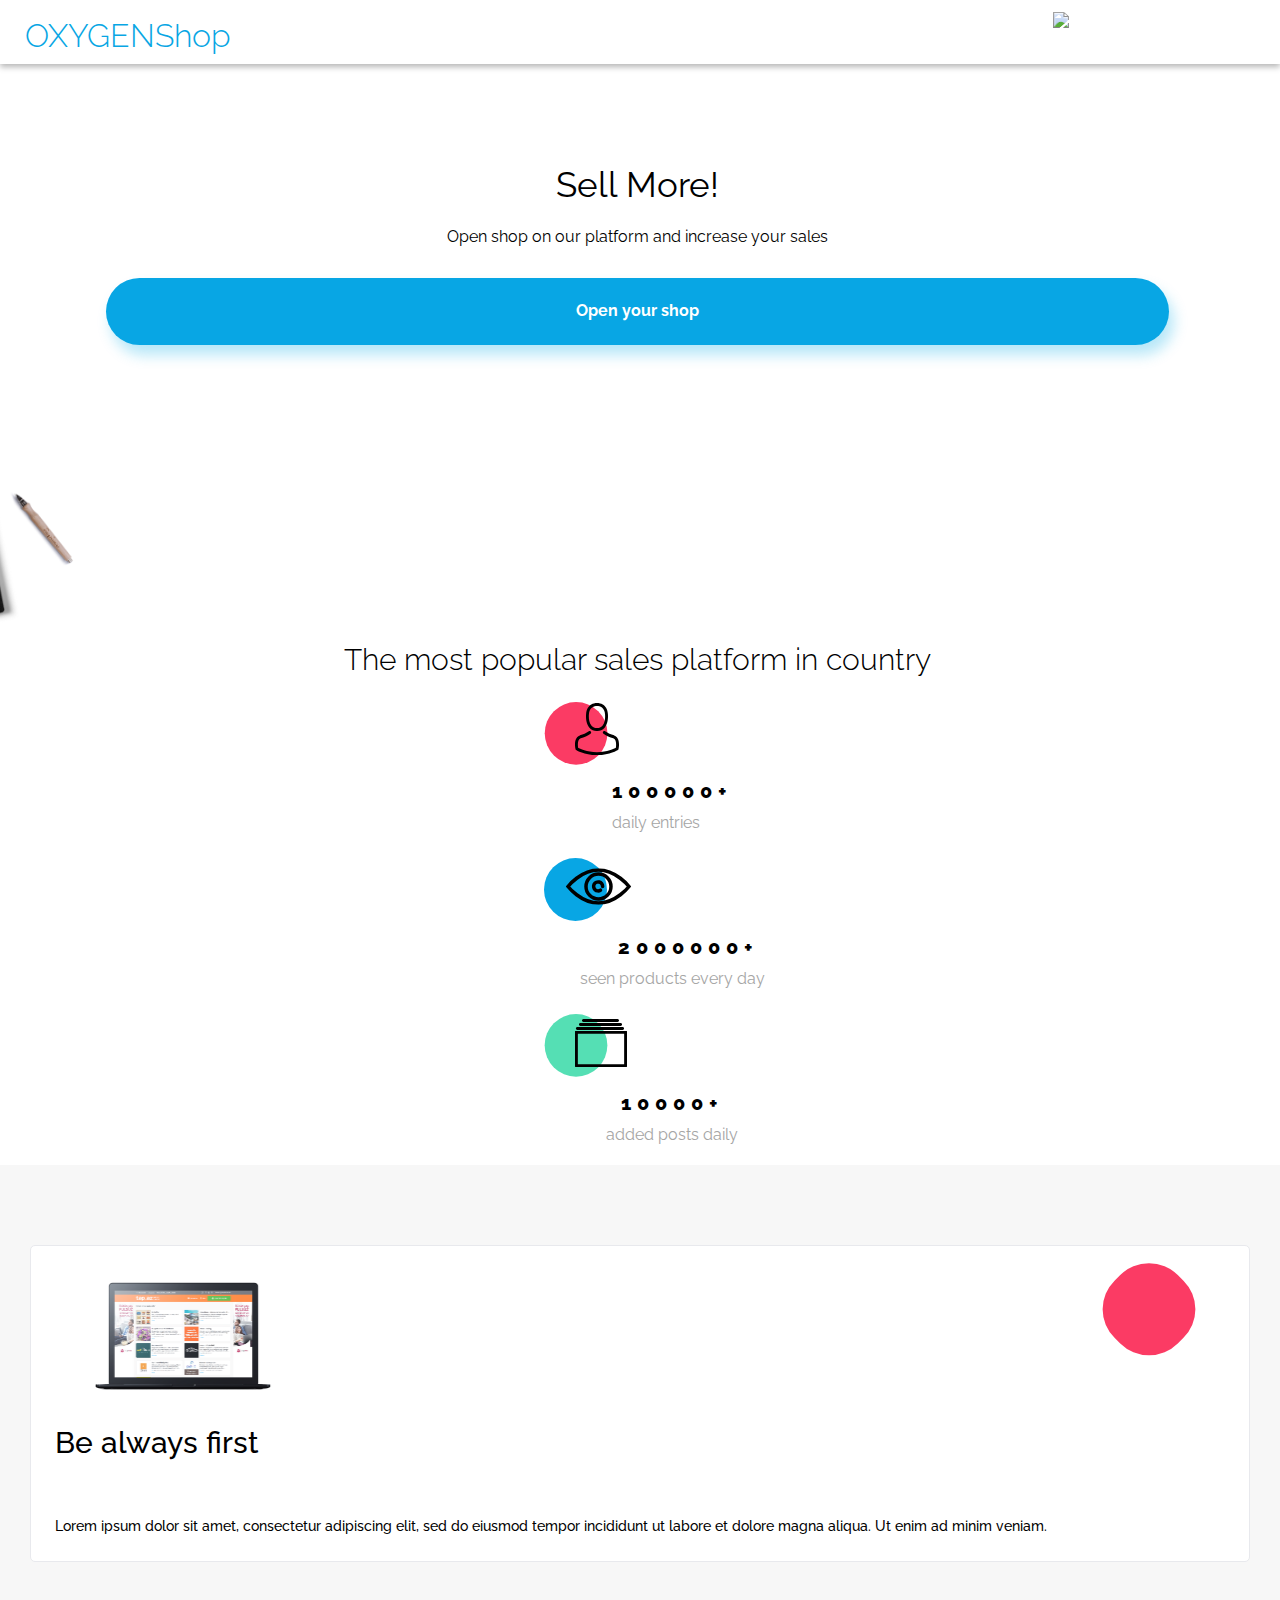
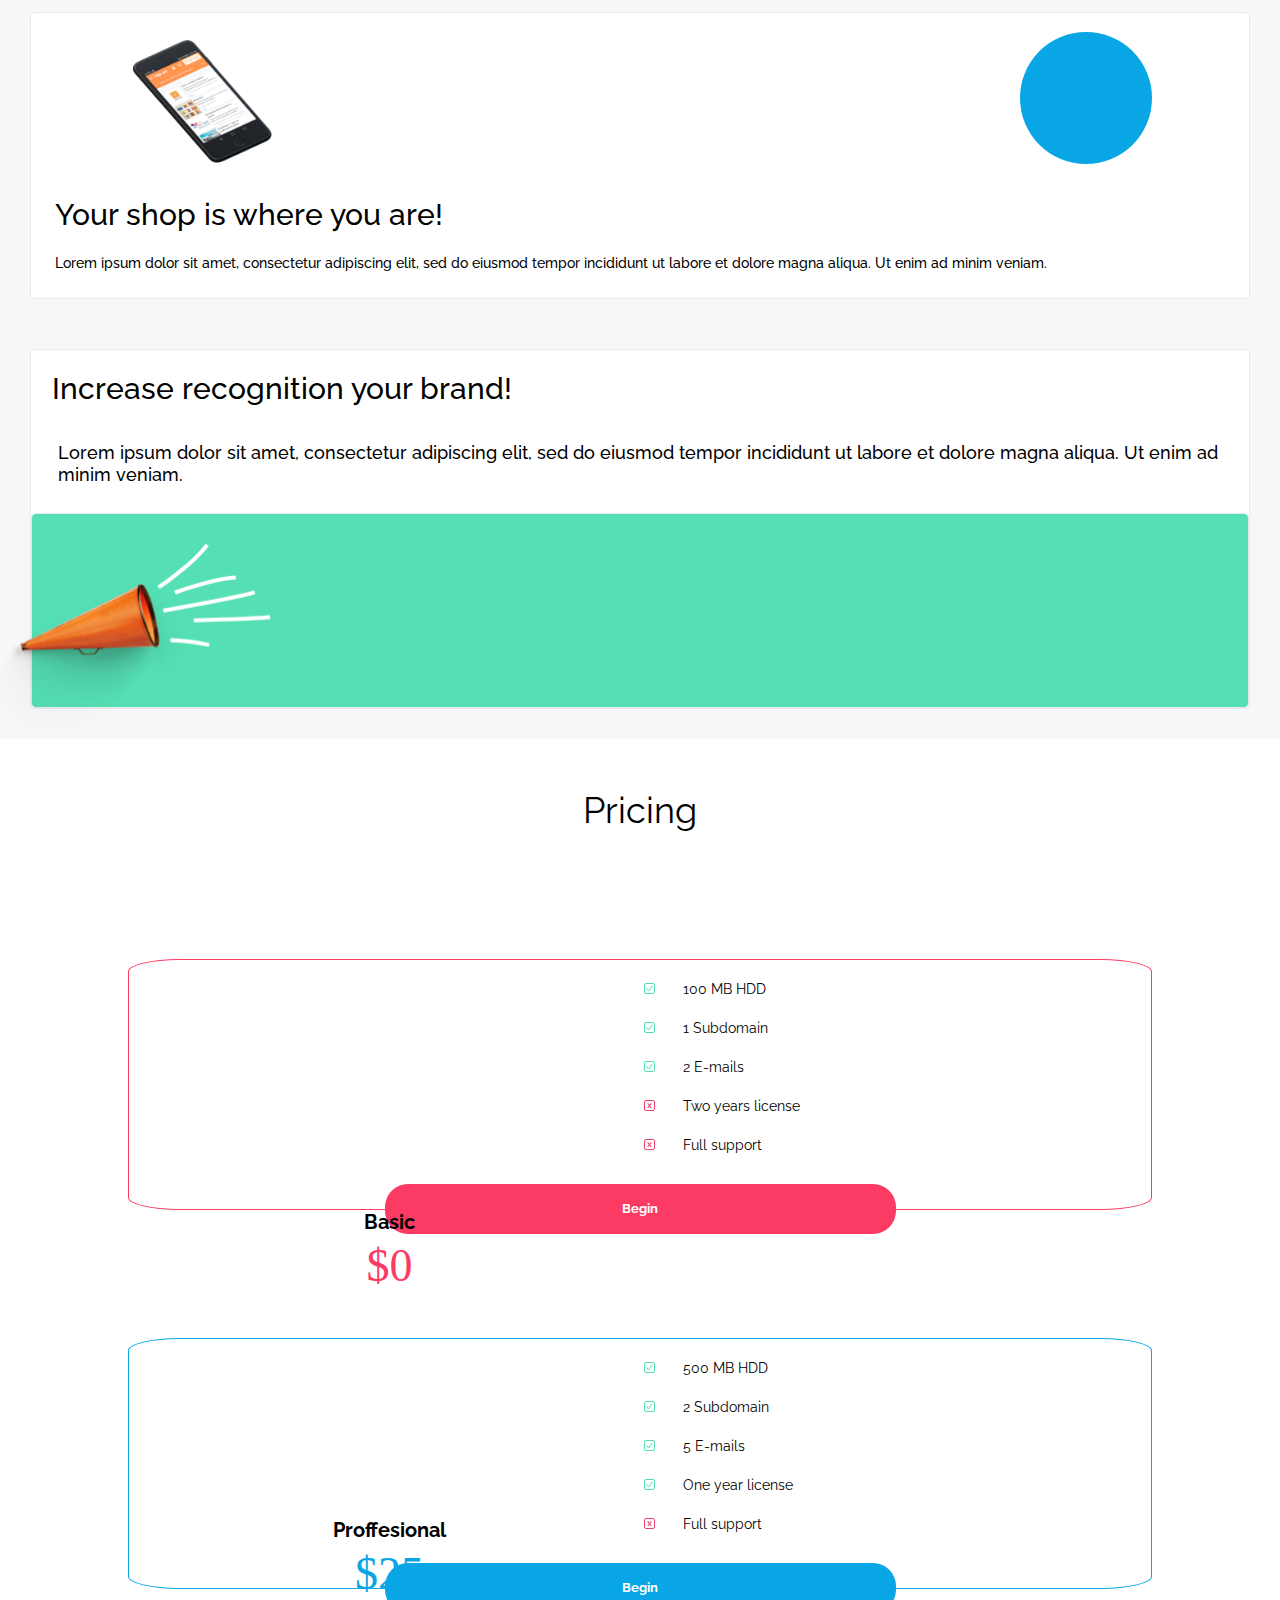
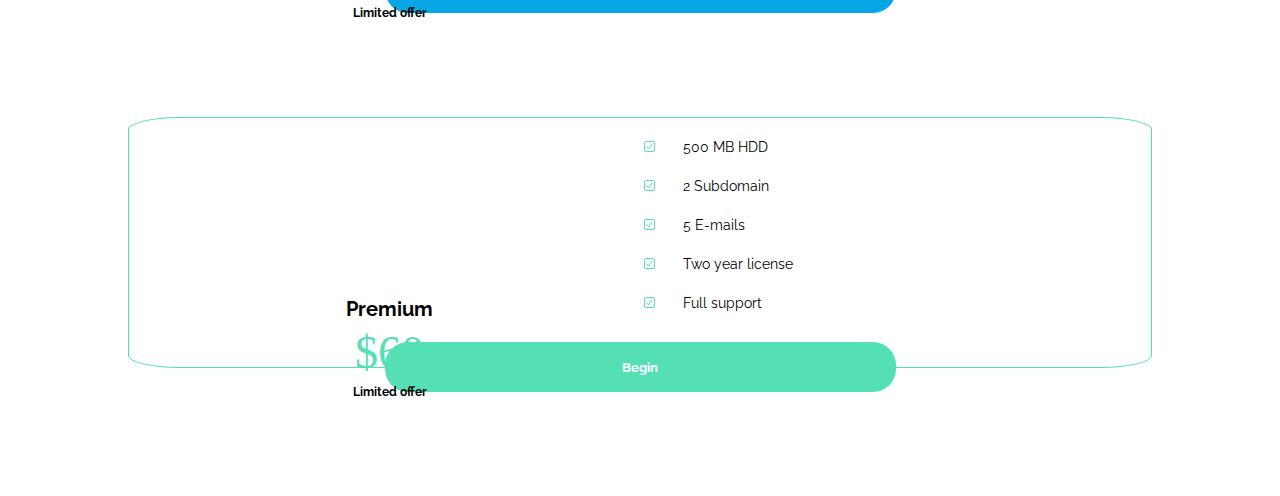
==== commit 067f8d20: "Merge pull request #4 from JuanJoseRomeroMontes/main" ====
--- a/Web/index.html
+++ b/Web/index.html
@@ -69,10 +69,8 @@
             </section>
 
             <section class="main--selling-points--section2">
-                <section class="main--selling-points--section2--image">
                 <img src="img/iPhone.png" class="main--selling-points--section2--image--foreground">
                 <img src="img/Blue-circle.svg" class="main--selling-points--section2--image--background">    
-                </section>
                 <h3 class="main--selling-points--section2--title">Your shop is where you are!</h3>
                 <h6 class="main--selling-points--section2--text">Lorem ipsum dolor sit amet, consectetur adipiscing elit, sed do eiusmod tempor incididunt ut labore et dolore magna aliqua. Ut enim ad minim veniam.</h6>
             </section>
--- a/Web/style.css
+++ b/Web/style.css
@@ -224,10 +224,6 @@
   width: 100%;
   padding: 1.5em;
 }
-.main--selling-points--section2--image {
-  width: 80%;
-  margin-left: 15%;
-}
 .main--selling-points--section2--image--background {
   position: absolute;
   right: 8em;
@@ -237,7 +233,7 @@
 }
 .main--selling-points--section2--image--foreground {
   position: relative;
-  margin-left: 1.5em;
+  margin-left: 4em;
   width: 175px;
   height: 134.99px;
   z-index: 1;
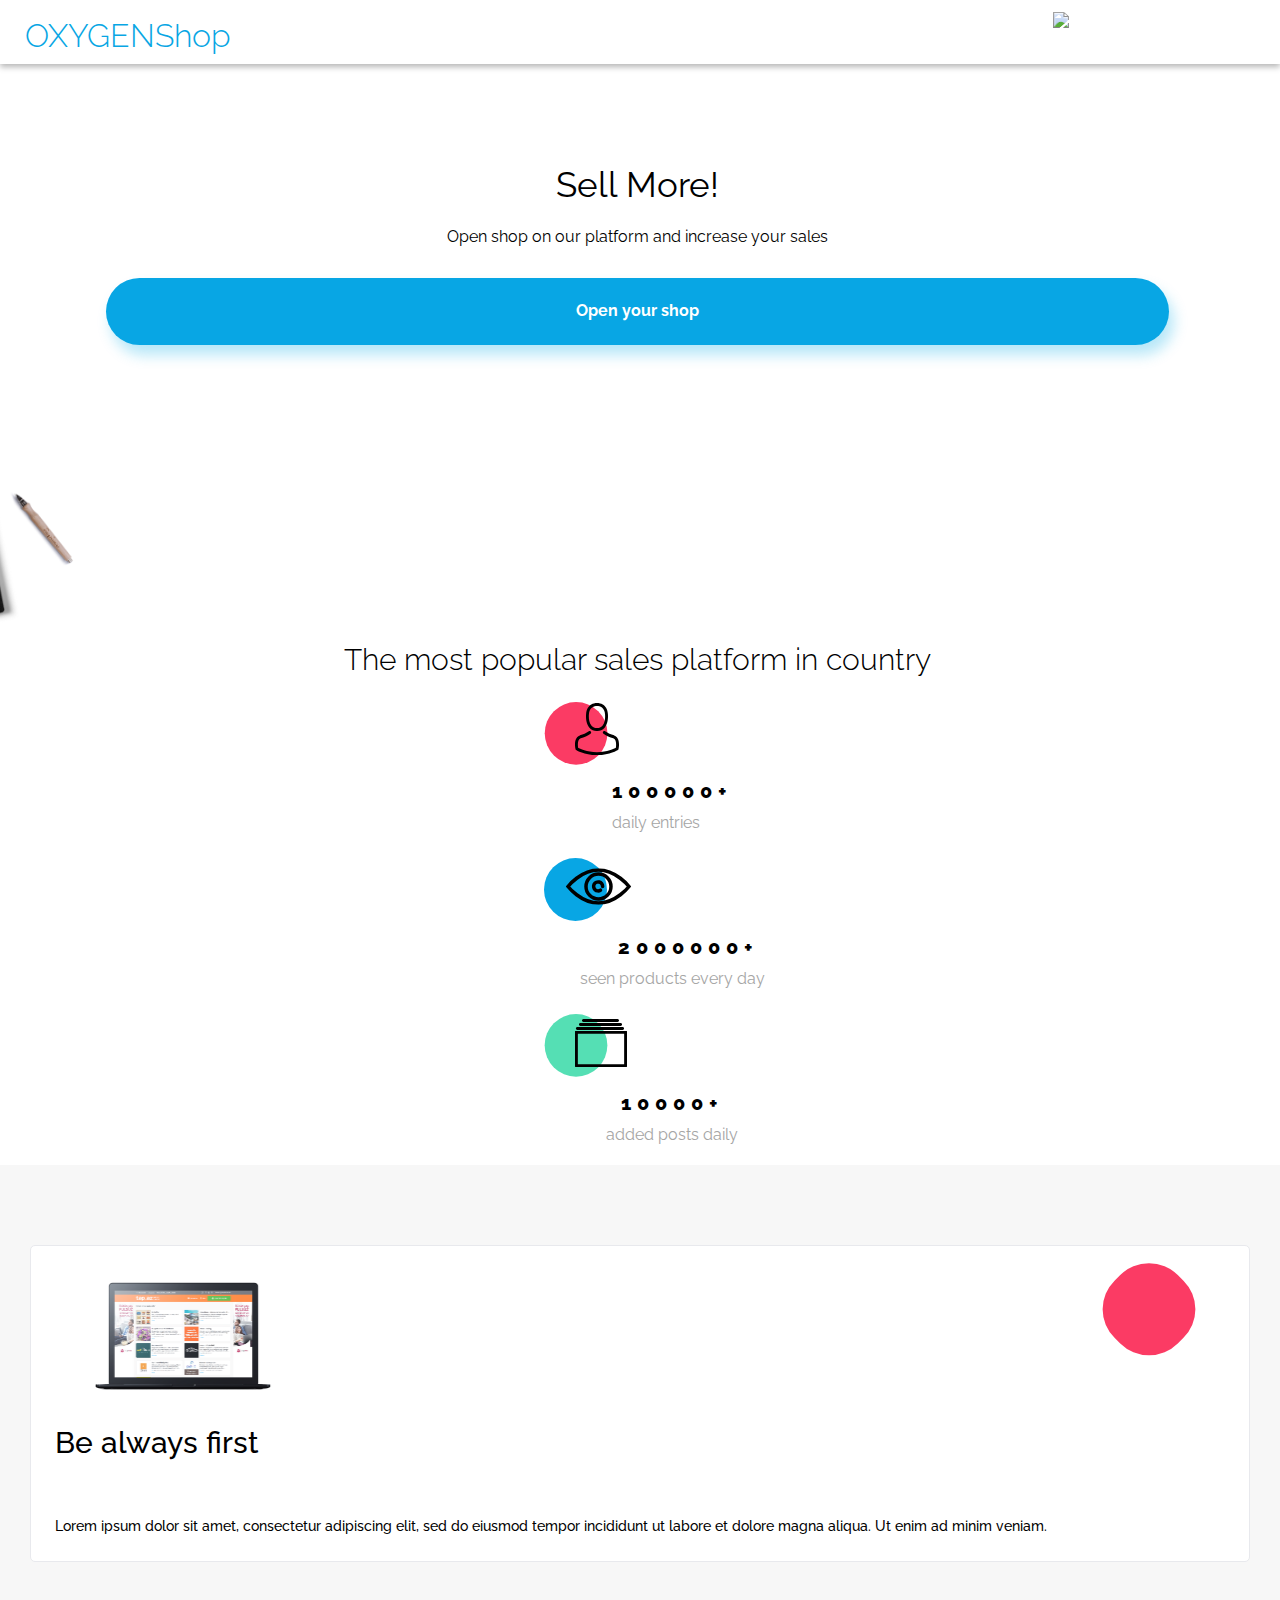
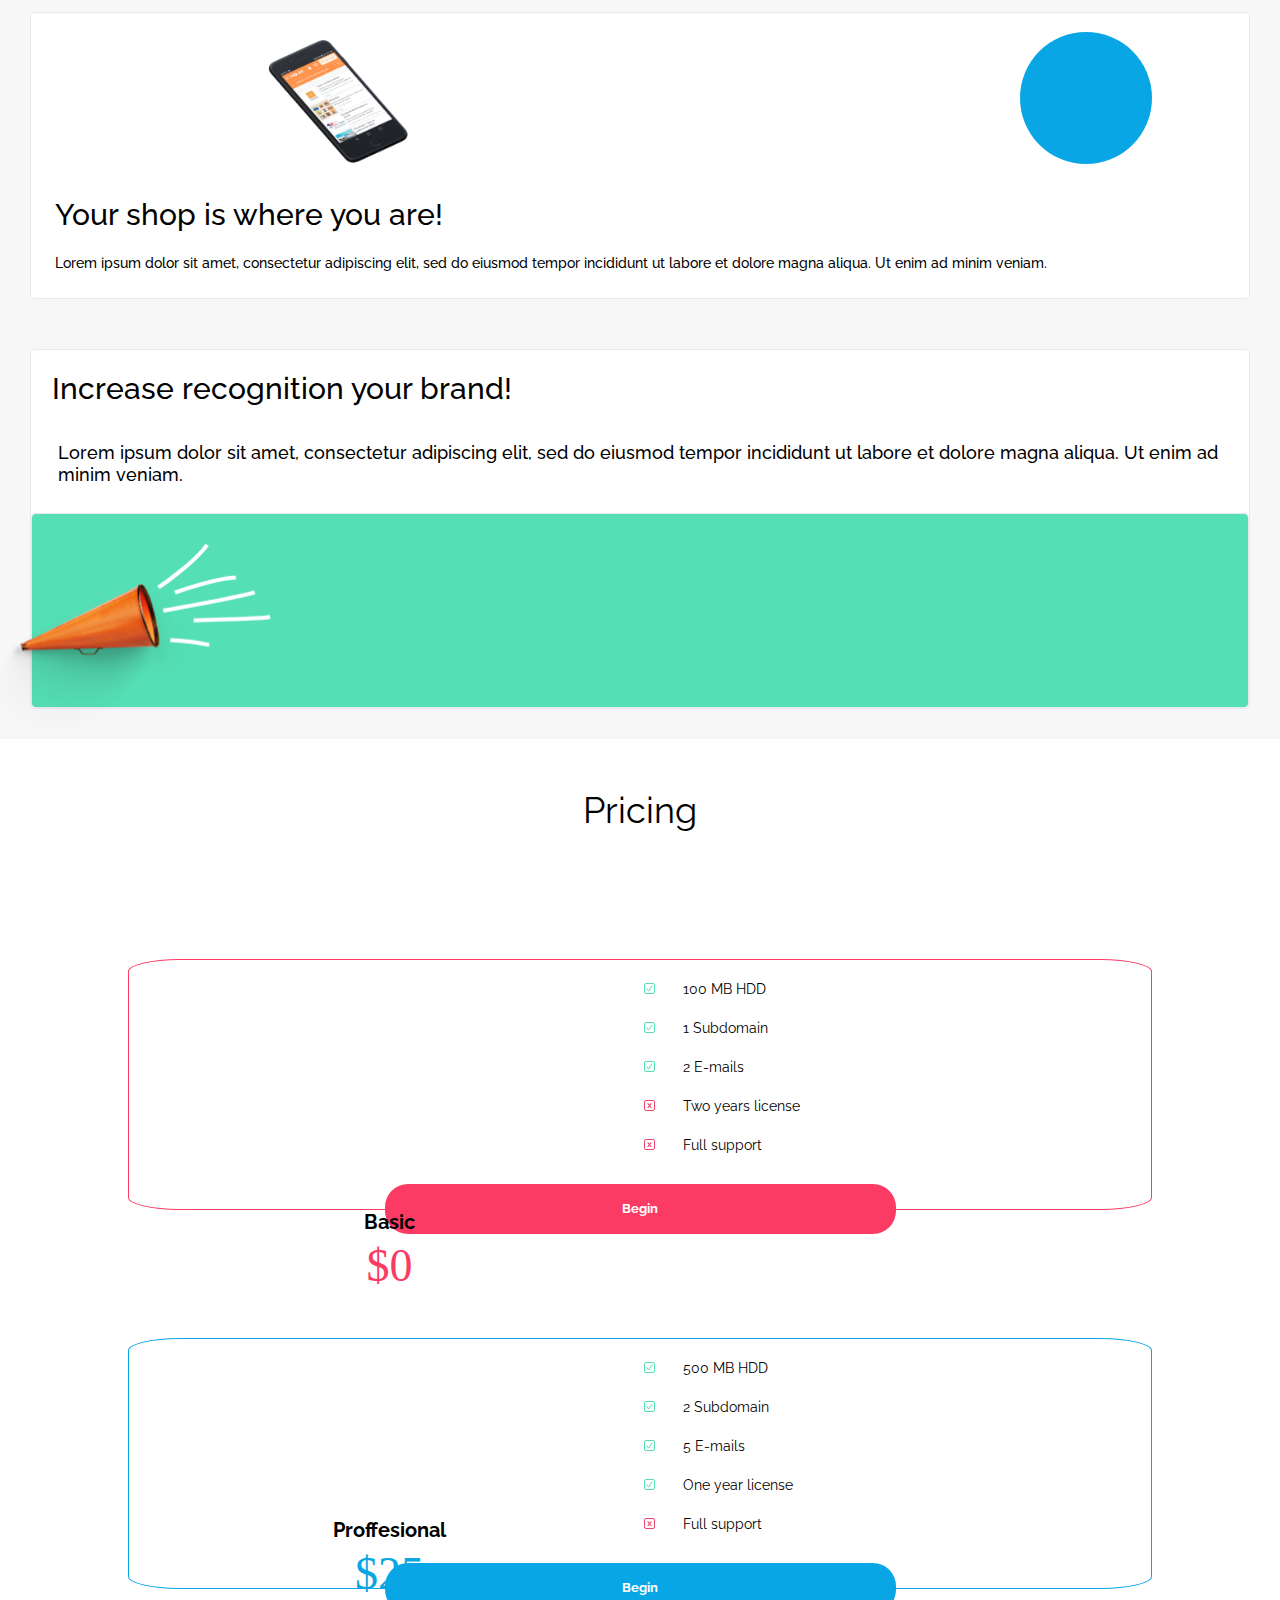
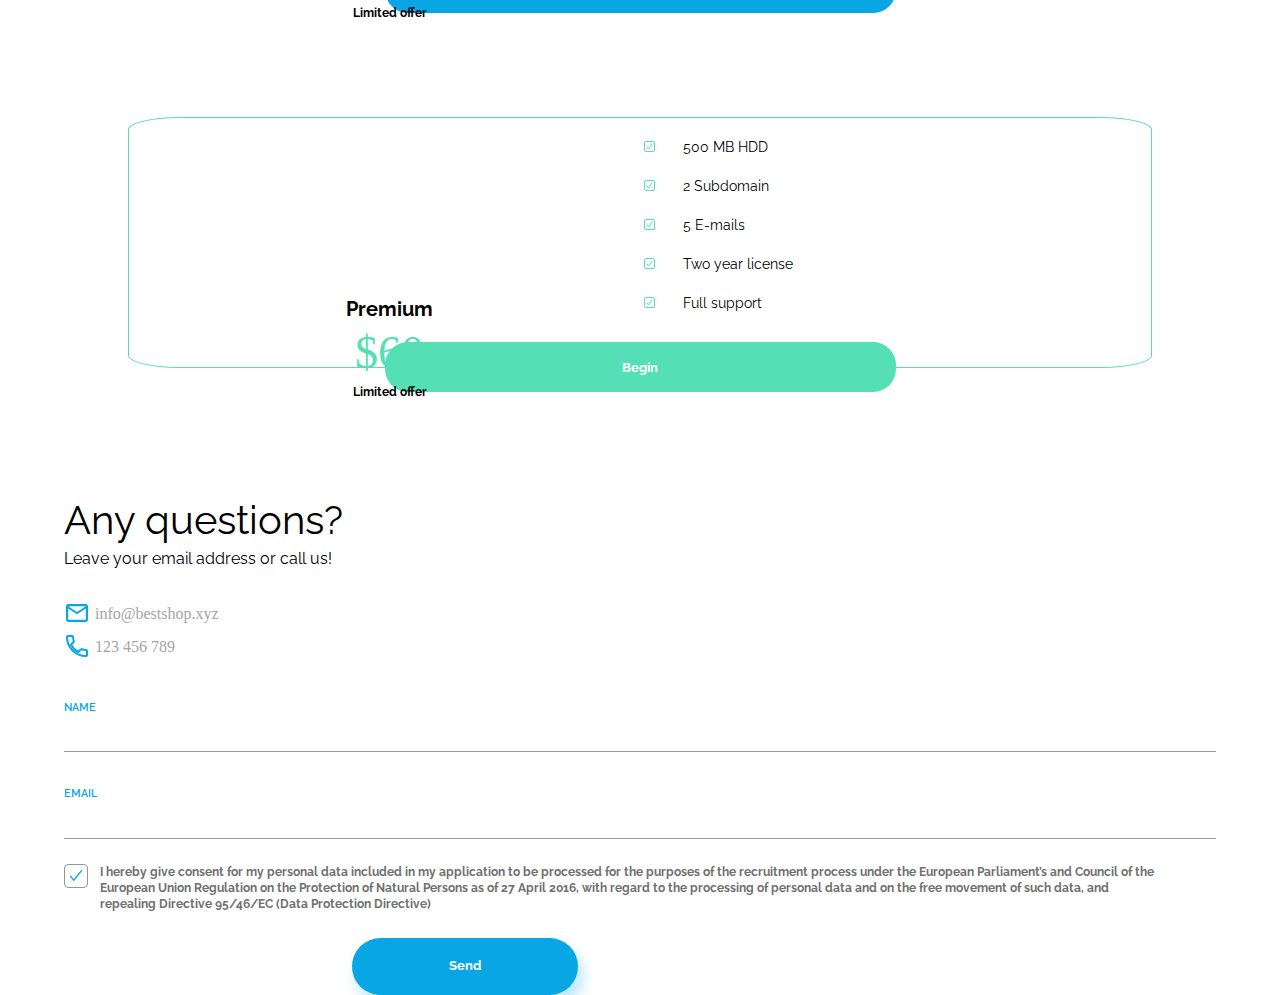
==== commit 1da37273: "Feat: Body contact styling" ====
--- a/Web/index.html
+++ b/Web/index.html
@@ -69,8 +69,10 @@
             </section>
 
             <section class="main--selling-points--section2">
+                <section class="main--selling-points--section2--image">
                 <img src="img/iPhone.png" class="main--selling-points--section2--image--foreground">
                 <img src="img/Blue-circle.svg" class="main--selling-points--section2--image--background">    
+                </section>
                 <h3 class="main--selling-points--section2--title">Your shop is where you are!</h3>
                 <h6 class="main--selling-points--section2--text">Lorem ipsum dolor sit amet, consectetur adipiscing elit, sed do eiusmod tempor incididunt ut labore et dolore magna aliqua. Ut enim ad minim veniam.</h6>
             </section>
@@ -204,45 +206,46 @@
                 </button>
             </section>
         </article>
-<!--
-        <article id="Contact">
-            <section>
-                <h1>Any questions?</h1>
-
-                <h2>Leave your email address or call us!</h2>
-
-                <div class="contact-info">
-                    <img src="img/Mail-Icon.svg">
-                    <h3>info@bestshop.xyz</h3>
-                </div>
-
-                <div class="contact-info">
-                    <img src="img/Phone-Icon.svg">
-                    <h3>123 456 789</h3>
+
+        <article class="main--contact">
+            <section class="main--contact--info">
+                <h1 class="main--contact--info--title">Any questions?</h1>
+
+                <h2 class="main--contact--info--subtitle ">Leave your email address or call us!</h2>
+
+                <div class="main--contact--info--container">
+                    <img src="img/Mail-Icon.svg" class="main--contact--info--container--icon">
+                    <h3 class="main--contact--info--container--information open-sans">info@bestshop.xyz</h3>
+                </div>
+
+                <div class="main--contact--info--container">
+                    <img src="img/Phone-Icon.svg" class="main--contact--info--container--icon">
+                    <h3 class="main--contact--info--container--information open-sans">123 456 789</h3>
                 </div>
             </section>
             
-            <section>
-                <div class="contact-input">
-                    <h3 class="blue-text">NAME</h3>
-                    <input type="text" id="name">
-                </div>
-
-                <div class="contact-input">
-                    <h3 class="blue-text">EMAIL</h3>
-                    <input type="text" id="email">
-                </div>
-            </section>
-
-            <section>
-                <input type="checkbox">
-
-                <p>I hereby give consent for my personal data included in my application to be processed for the purposes of the recruitment process under the European Parliament’s and Council of the European Union Regulation on the Protection of Natural Persons as of 27 April 2016, with regard to the processing of personal data and on the free movement of such data, and repealing Directive 95/46/EC (Data Protection Directive)</p>
-
-                <button class="rounded-button blue">Send</button>
-            </section>
-        </article>
--->
+            <form id="contact-info">
+                <section class="main--contact--input">
+                    <div class="main--contact--input--container">
+                        <label for="name" class="main--contact--input--container--text blue-text">NAME</label>
+                        <input id="name" type="text" class="main--contact--input--container--input">
+                    </div>
+    
+                    <div class="main--contact--input--container">
+                        <label for="email" class="main--contact--input--container--text blue-text">EMAIL</label>
+                        <input id="email" type="text" class="main--contact--input--container--input">
+                    </div>
+                </section>
+    
+                <section class="main--contact--send">
+                    <input type="checkbox" id="checkbox" class="main--contact--send--checkbox">
+
+                    <p class="main--contact--send--text">I hereby give consent for my personal data included in my application to be processed for the purposes of the recruitment process under the European Parliament’s and Council of the European Union Regulation on the Protection of Natural Persons as of 27 April 2016, with regard to the processing of personal data and on the free movement of such data, and repealing Directive 95/46/EC (Data Protection Directive)</p>
+    
+                    <input type="submit" value="Send" class="main--contact--send--rounded-button blue-background main--contact--send--rounded-button--text"></input>
+                </section>
+            </form>
+        </article>
     </main>
 <!--
     <footer>
--- a/Web/style.css
+++ b/Web/style.css
@@ -224,6 +224,10 @@
   width: 100%;
   padding: 1.5em;
 }
+.main--selling-points--section2--image {
+  width: 80%;
+  margin-left: 15%;
+}
 .main--selling-points--section2--image--background {
   position: absolute;
   right: 8em;
@@ -233,7 +237,7 @@
 }
 .main--selling-points--section2--image--foreground {
   position: relative;
-  margin-left: 4em;
+  margin-left: 1.5em;
   width: 175px;
   height: 134.99px;
   z-index: 1;
@@ -362,6 +366,103 @@
   border-radius: 23px;
 }
 .main--pricing--section--rounded-button--text {
+  color: white;
+  font-weight: 700;
+  font-size: 0.813rem;
+  line-height: 1.106rem;
+  text-align: center;
+}
+.main--contact {
+  margin-top: 75px;
+}
+.main--contact--info {
+  padding: 0 5%;
+}
+.main--contact--info--title {
+  font-weight: 400;
+  font-size: 2.5rem;
+  line-height: 2.94rem;
+  text-align: left;
+}
+.main--contact--info--subtitle {
+  margin-top: 5px;
+  margin-bottom: 30px;
+  font-weight: 400;
+  font-size: 1rem;
+  line-height: 1.375rem;
+  text-align: left;
+}
+.main--contact--info--container--icon {
+  display: inline-block;
+  width: 27px;
+  height: 27px;
+}
+.main--contact--info--container--information {
+  display: inline-block;
+  position: relative;
+  top: -0.5em;
+  width: auto;
+  font-weight: 400;
+  font-size: 1rem;
+  line-height: 1.375rem;
+  text-align: left;
+  color: #A5A5A5;
+}
+.main--contact--input {
+  padding: 0 5%;
+  margin-top: 30px;
+}
+.main--contact--input--container {
+  margin-top: 30px;
+}
+.main--contact--input--container--text {
+  font-weight: 600;
+  font-size: 0.69rem;
+  line-height: 0.94rem;
+  text-align: left;
+}
+.main--contact--input--container--input {
+  margin-top: 20px;
+  width: 100%;
+  border: none;
+  border-bottom: 1px solid #95989A;
+}
+.main--contact--send {
+  padding: 0 5%;
+  margin-top: 25px;
+}
+.main--contact--send--checkbox {
+  display: inline-block;
+  vertical-align: top;
+  appearance: none;
+  width: 1.5rem;
+  height: 1.5rem;
+  border: 1px solid #95989A;
+  border-radius: 4px;
+  background-image: url(img/Checkbox_check.svg);
+  background-repeat: no-repeat;
+  background-position: center;
+}
+.main--contact--send--text {
+  display: inline-block;
+  margin-left: 0.5rem;
+  width: calc(95% - 2.5rem);
+  color: #707070;
+  font-weight: 700;
+  font-size: 0.75rem;
+  line-height: 1.021rem;
+  text-align: left;
+}
+.main--contact--send--rounded-button {
+  margin-top: 25px;
+  width: 226px;
+  height: 57px;
+  margin-left: 25%;
+  border: none;
+  border-radius: 5em;
+  box-shadow: 5px 10px 14px rgba(7, 172, 230, 0.2901960784);
+}
+.main--contact--send--rounded-button--text {
   color: white;
   font-weight: 700;
   font-size: 0.813rem;
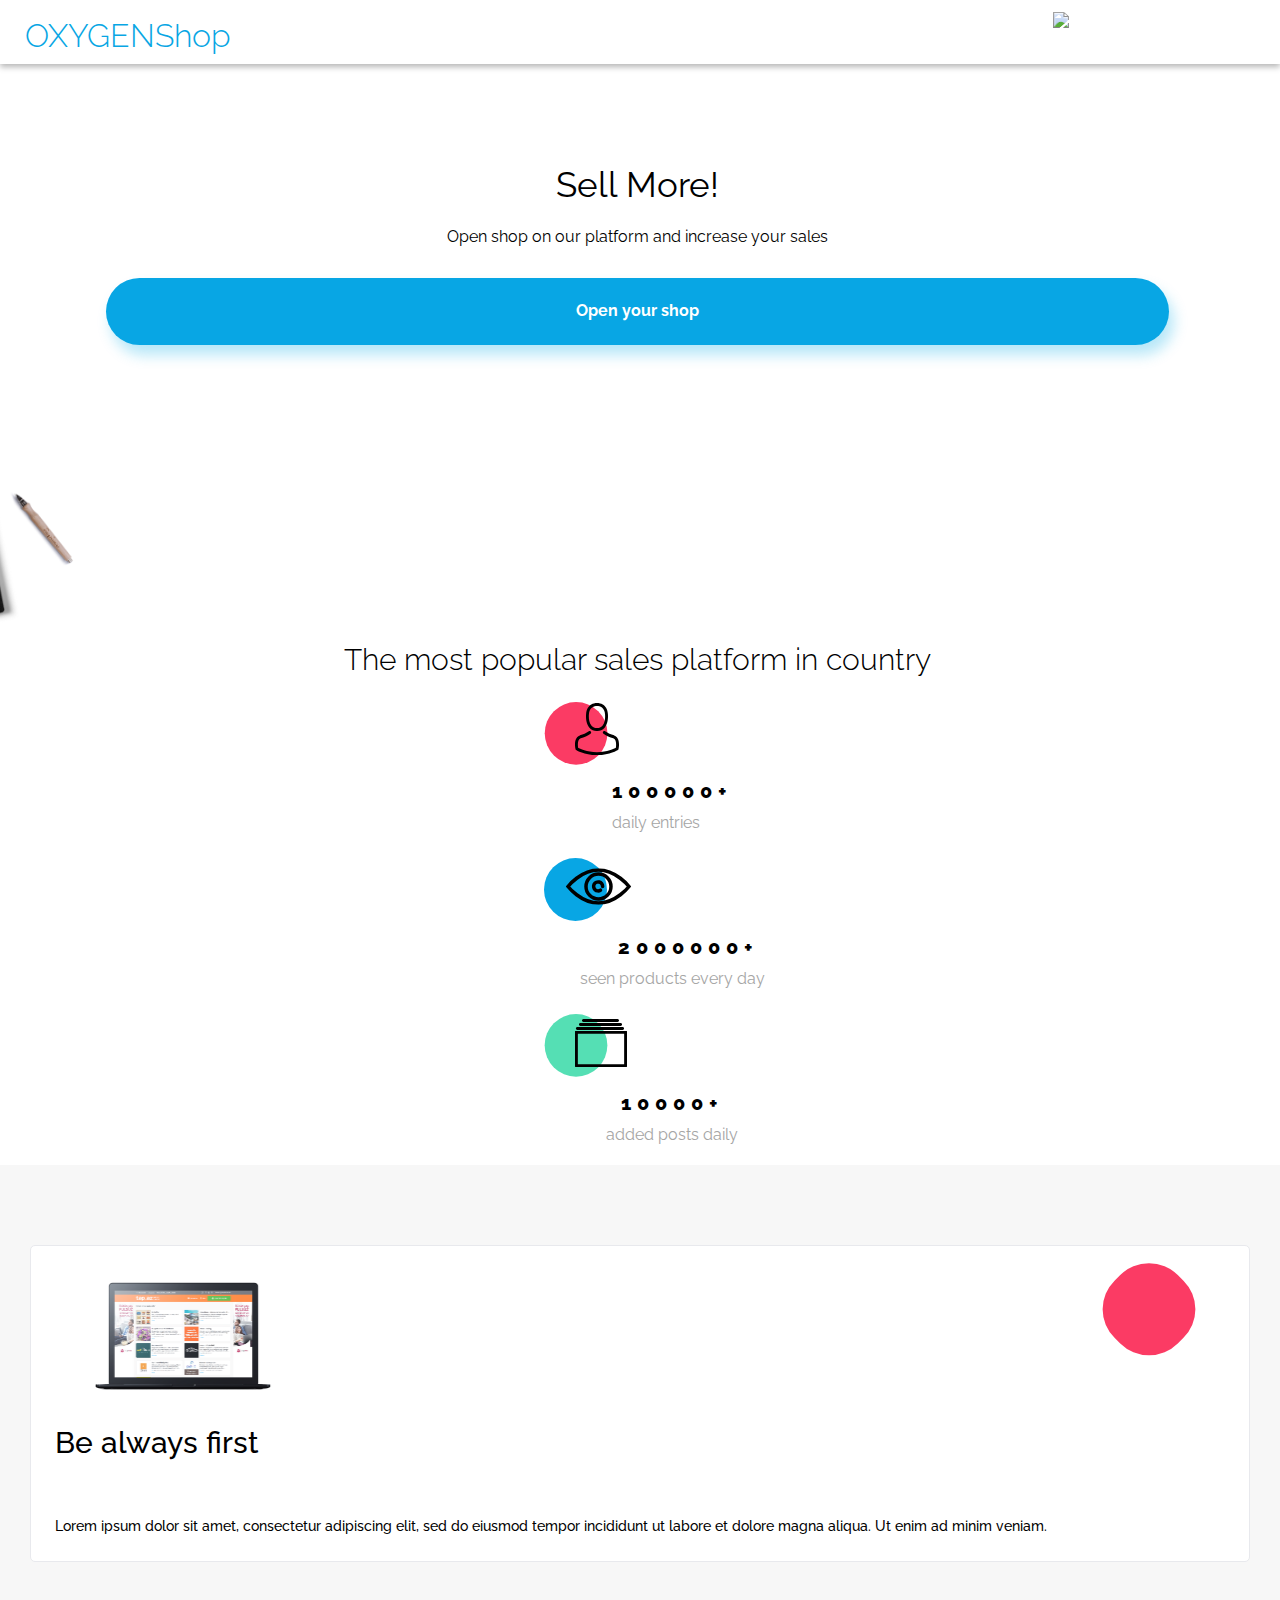
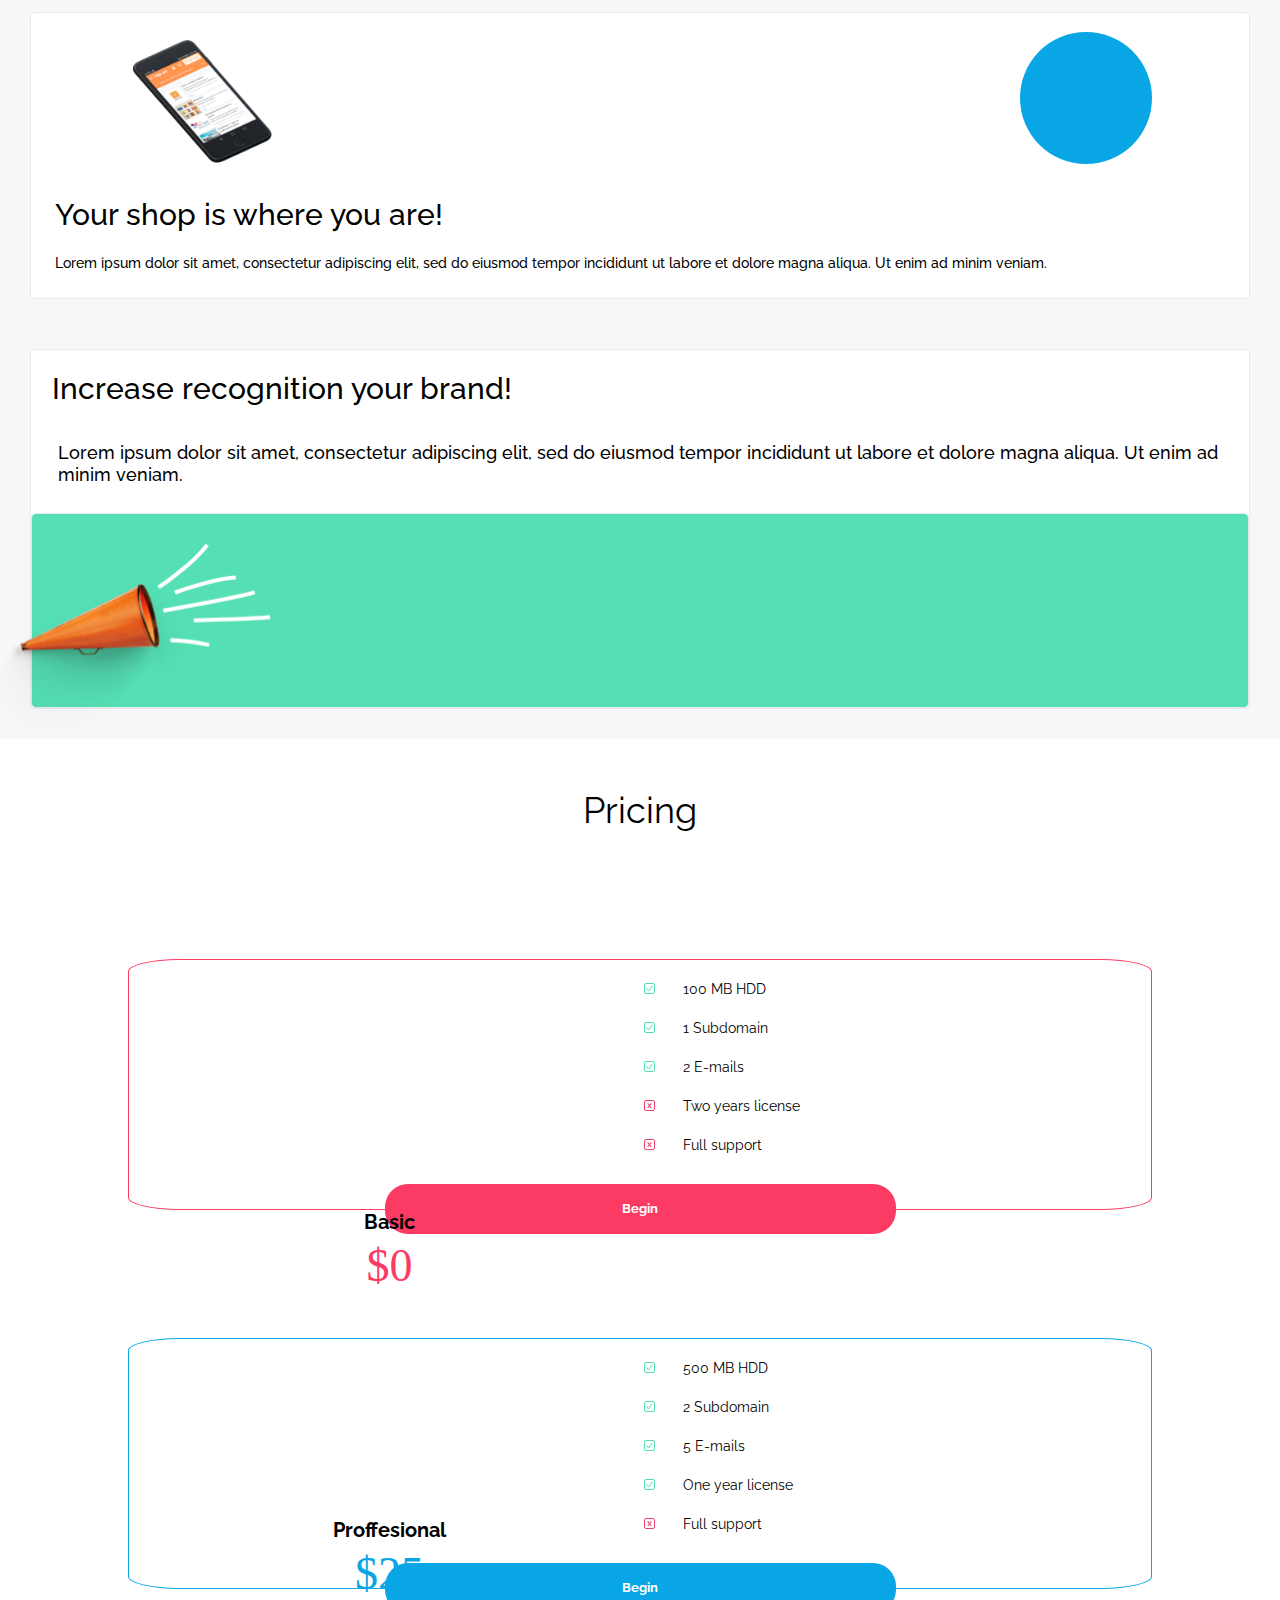
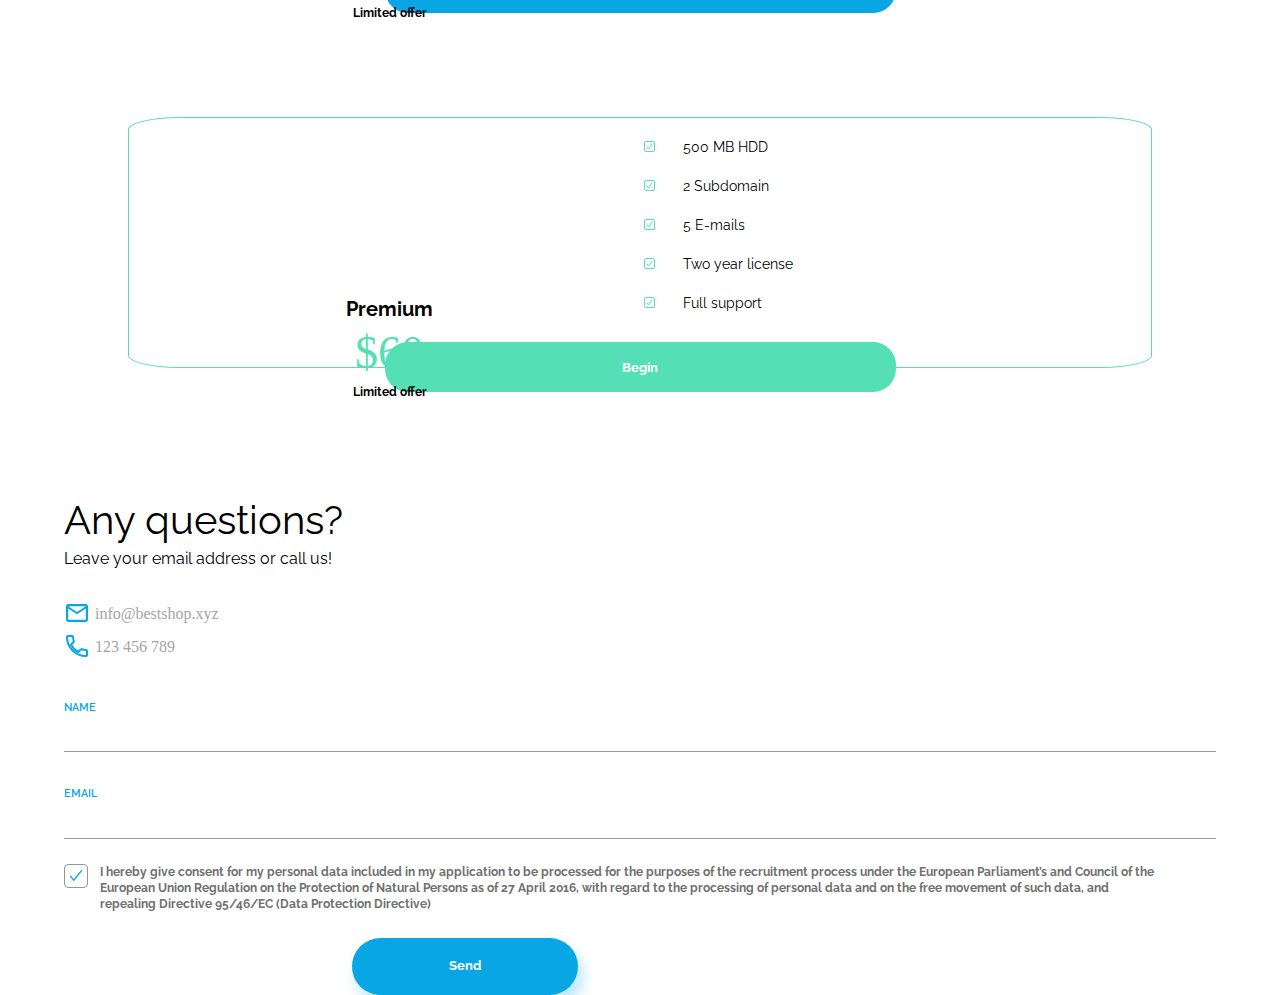
==== commit 39f91f4d: "Merge pull request #5 from JuanJoseRomeroMontes/Body_contact_css_styling_#3" ====
--- a/Web/index.html
+++ b/Web/index.html
@@ -69,10 +69,8 @@
             </section>
 
             <section class="main--selling-points--section2">
-                <section class="main--selling-points--section2--image">
                 <img src="img/iPhone.png" class="main--selling-points--section2--image--foreground">
                 <img src="img/Blue-circle.svg" class="main--selling-points--section2--image--background">    
-                </section>
                 <h3 class="main--selling-points--section2--title">Your shop is where you are!</h3>
                 <h6 class="main--selling-points--section2--text">Lorem ipsum dolor sit amet, consectetur adipiscing elit, sed do eiusmod tempor incididunt ut labore et dolore magna aliqua. Ut enim ad minim veniam.</h6>
             </section>
--- a/Web/style.css
+++ b/Web/style.css
@@ -224,10 +224,6 @@
   width: 100%;
   padding: 1.5em;
 }
-.main--selling-points--section2--image {
-  width: 80%;
-  margin-left: 15%;
-}
 .main--selling-points--section2--image--background {
   position: absolute;
   right: 8em;
@@ -237,7 +233,7 @@
 }
 .main--selling-points--section2--image--foreground {
   position: relative;
-  margin-left: 1.5em;
+  margin-left: 4em;
   width: 175px;
   height: 134.99px;
   z-index: 1;
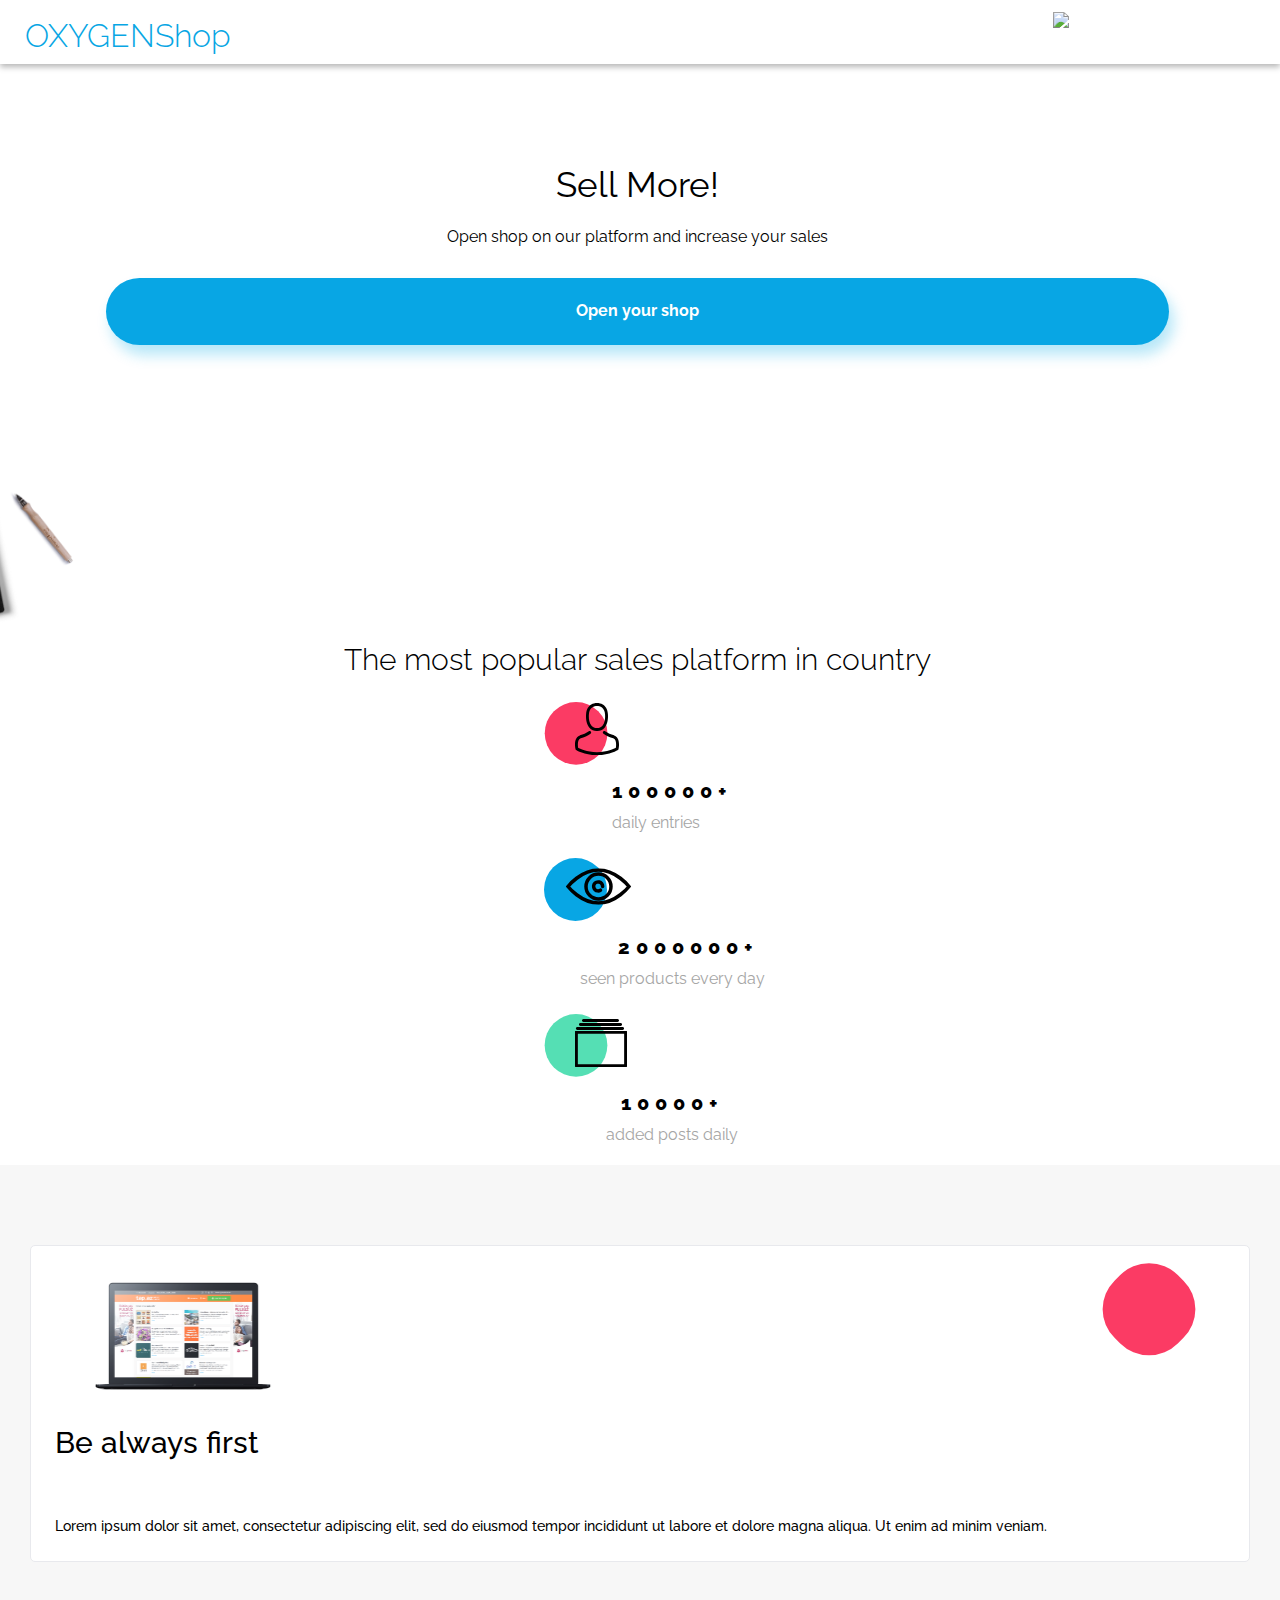
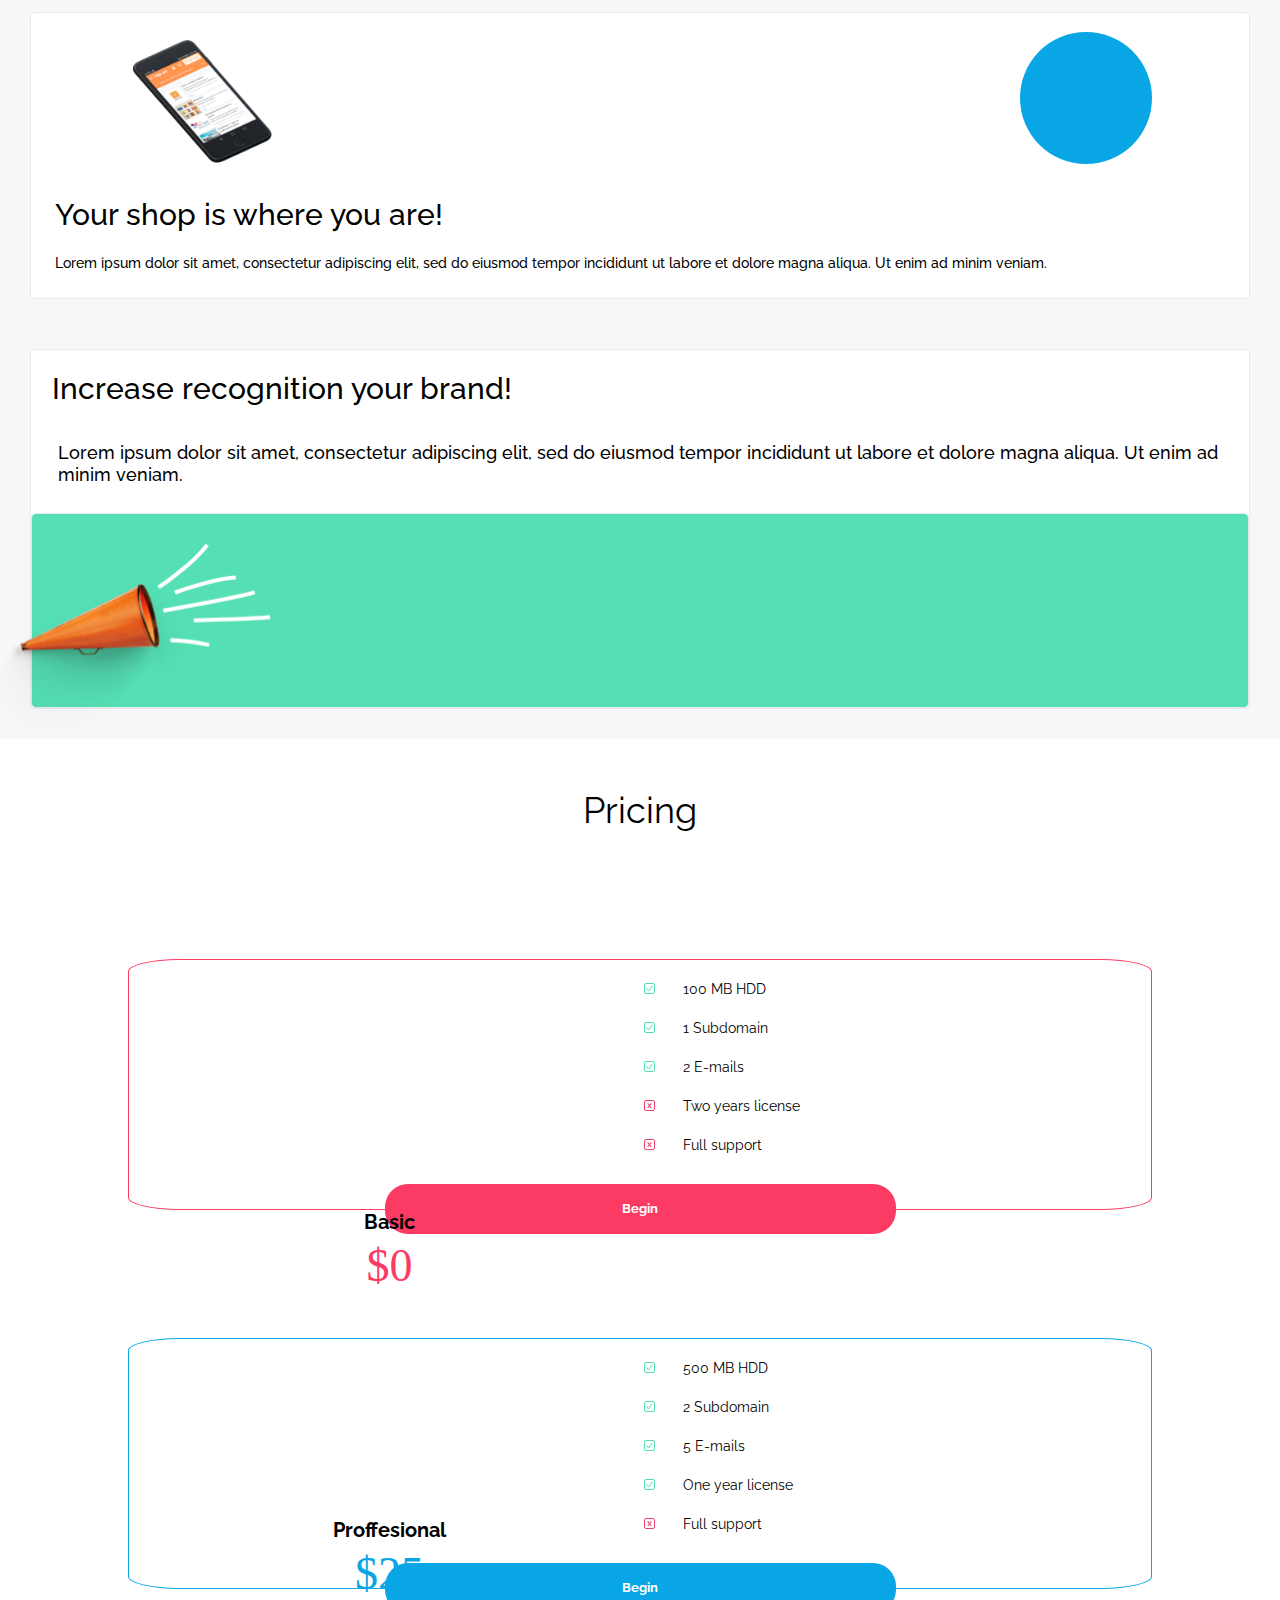
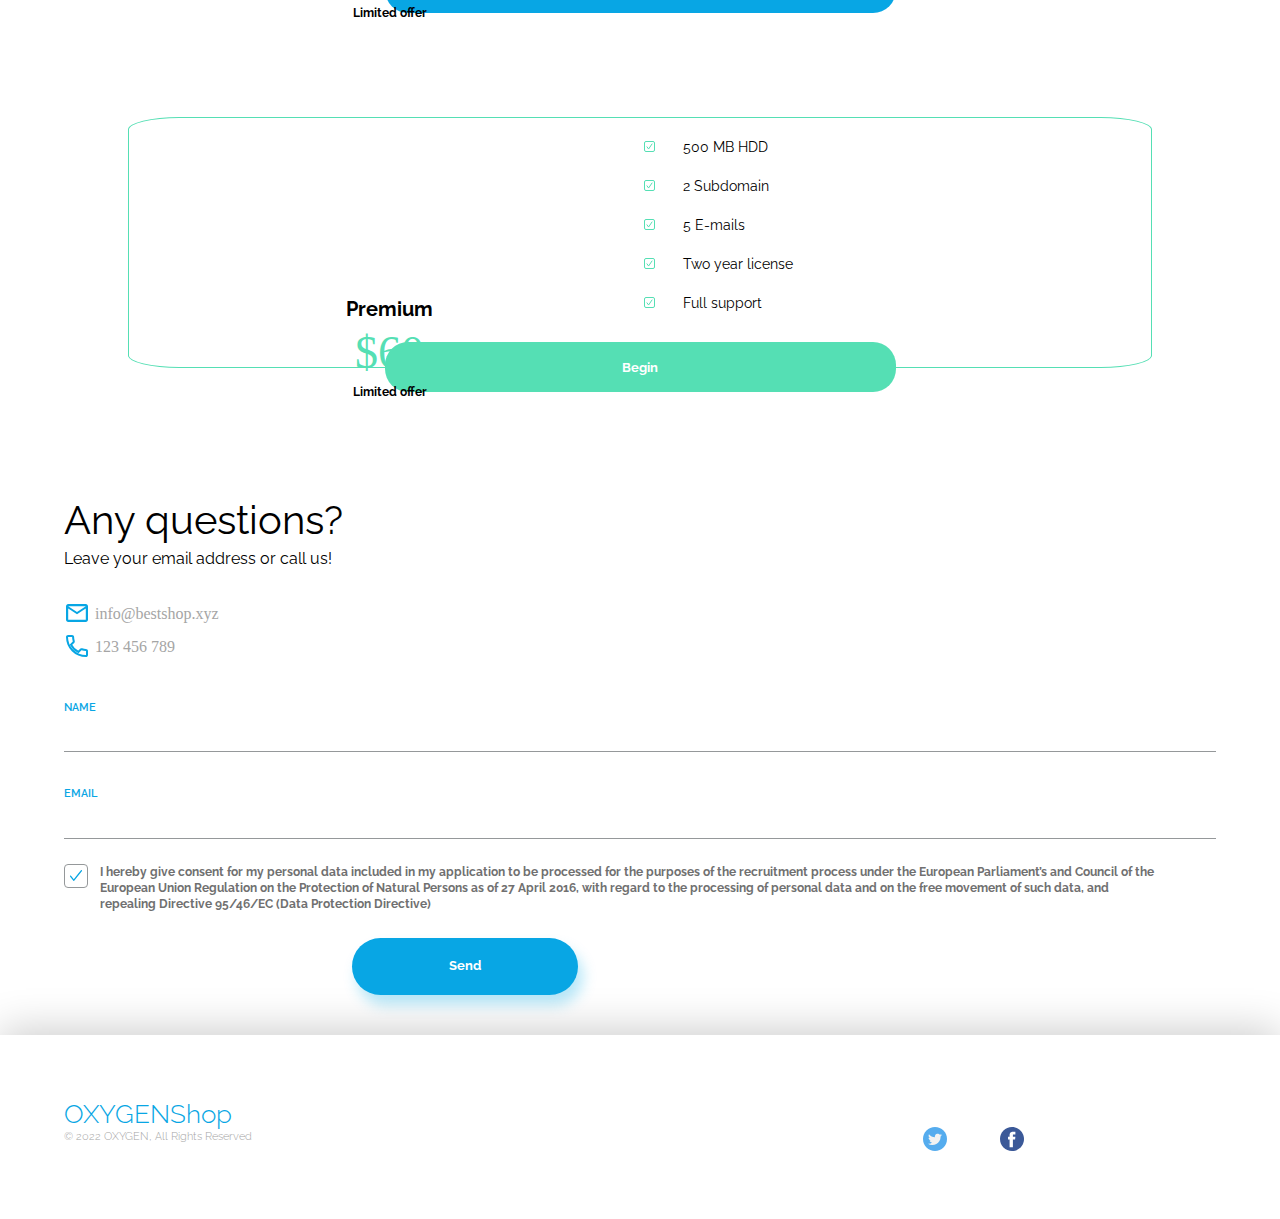
==== commit 51aec7ba: "Feat: Footer stylizing" ====
--- a/Web/index.html
+++ b/Web/index.html
@@ -245,21 +245,20 @@
             </form>
         </article>
     </main>
-<!--
-    <footer>
-        <div class="logo blue-text">
-            <h2>OXYGENShop</h2>
+
+    <footer class="footer">
+        <div class="footer--text">
+            <h2 class="footer--text--title blue-text">OXYGENShop</h2>
+
+            <h4 class="footer--text--subtitle">© 2022 OXYGEN, All Rights Reserved</h4>
         </div>
-
-        <div id="Copyright">
-            <h4>© 2022 OXYGEN, All Rights Reserved</h4>
+        
+        <div class="footer--social-networks">
+            <img src="img/Twitter-Icon.svg" alt="Twitter" class="footer--social-networks--icon">
+
+            <img src="img/Facebook-Icon.svg" alt="Facebook" class="footer--social-networks--icon">    
         </div>
-
-        <img src="img/Twitter-Icon.svg" alt="Twitter" class="social-network">
-
-        <img src="img/Facebook-Icon.svg" alt="Facebook" class="social-network">
     </footer>
--->
 </body>
 
 </html>--- a/Web/style.css
+++ b/Web/style.css
@@ -466,6 +466,42 @@
   text-align: center;
 }
 
+.footer {
+  margin-top: 40px;
+  padding: 5%;
+  box-shadow: 0px -5px 40px rgba(0, 0, 0, 0.2);
+}
+.footer--text {
+  display: inline-block;
+  width: 70%;
+}
+.footer--text--title {
+  font-size: 1.625rem;
+  line-height: 1.875rem;
+  font-weight: 300;
+  text-align: left;
+}
+.footer--text--subtitle {
+  font-size: 0.69rem;
+  line-height: 0.94rem;
+  font-weight: 300;
+  text-align: left;
+  color: #A5A5A5;
+}
+.footer--social-networks {
+  display: inline-block;
+  vertical-align: top;
+  width: 25%;
+  height: 100%;
+}
+.footer--social-networks--icon {
+  display: inline-block;
+  width: 24px;
+  height: 24px;
+  margin-left: 17%;
+  margin-top: 10%;
+}
+
 * {
   box-sizing: border-box;
   margin: 0;
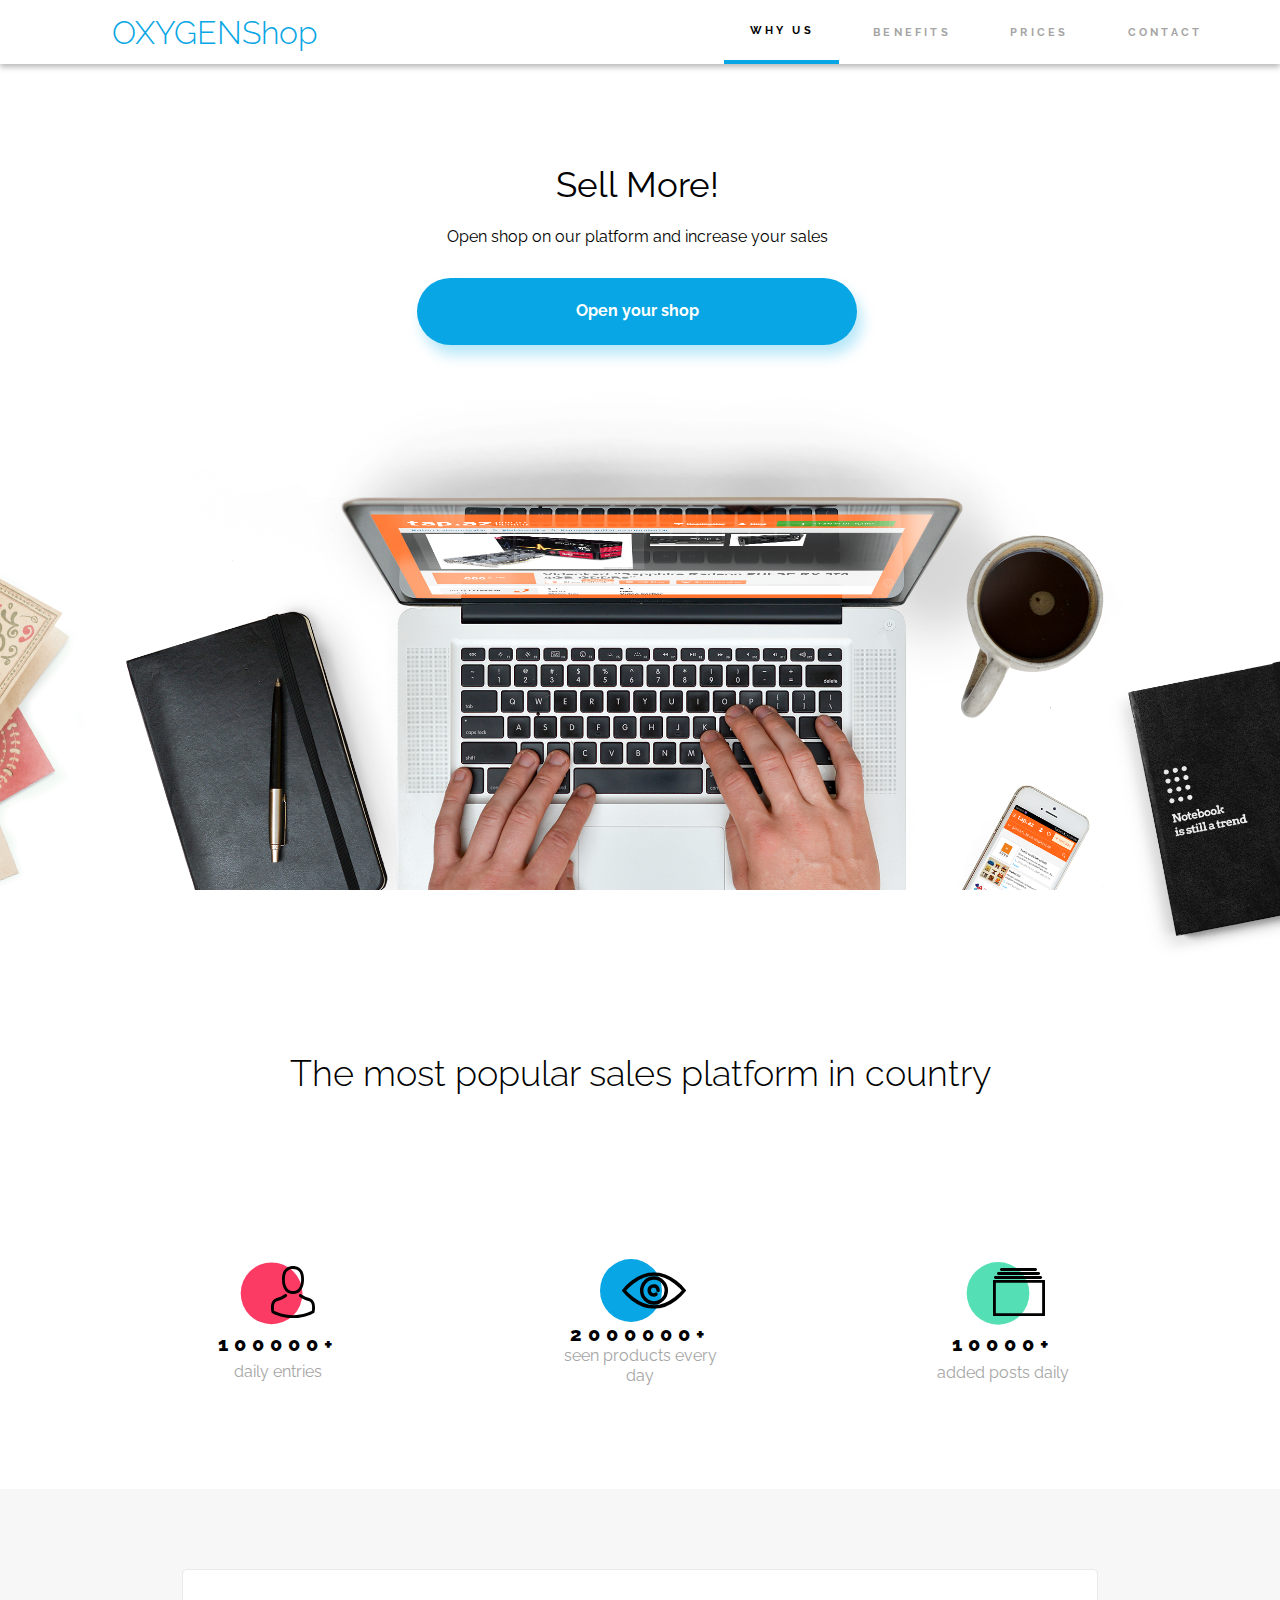
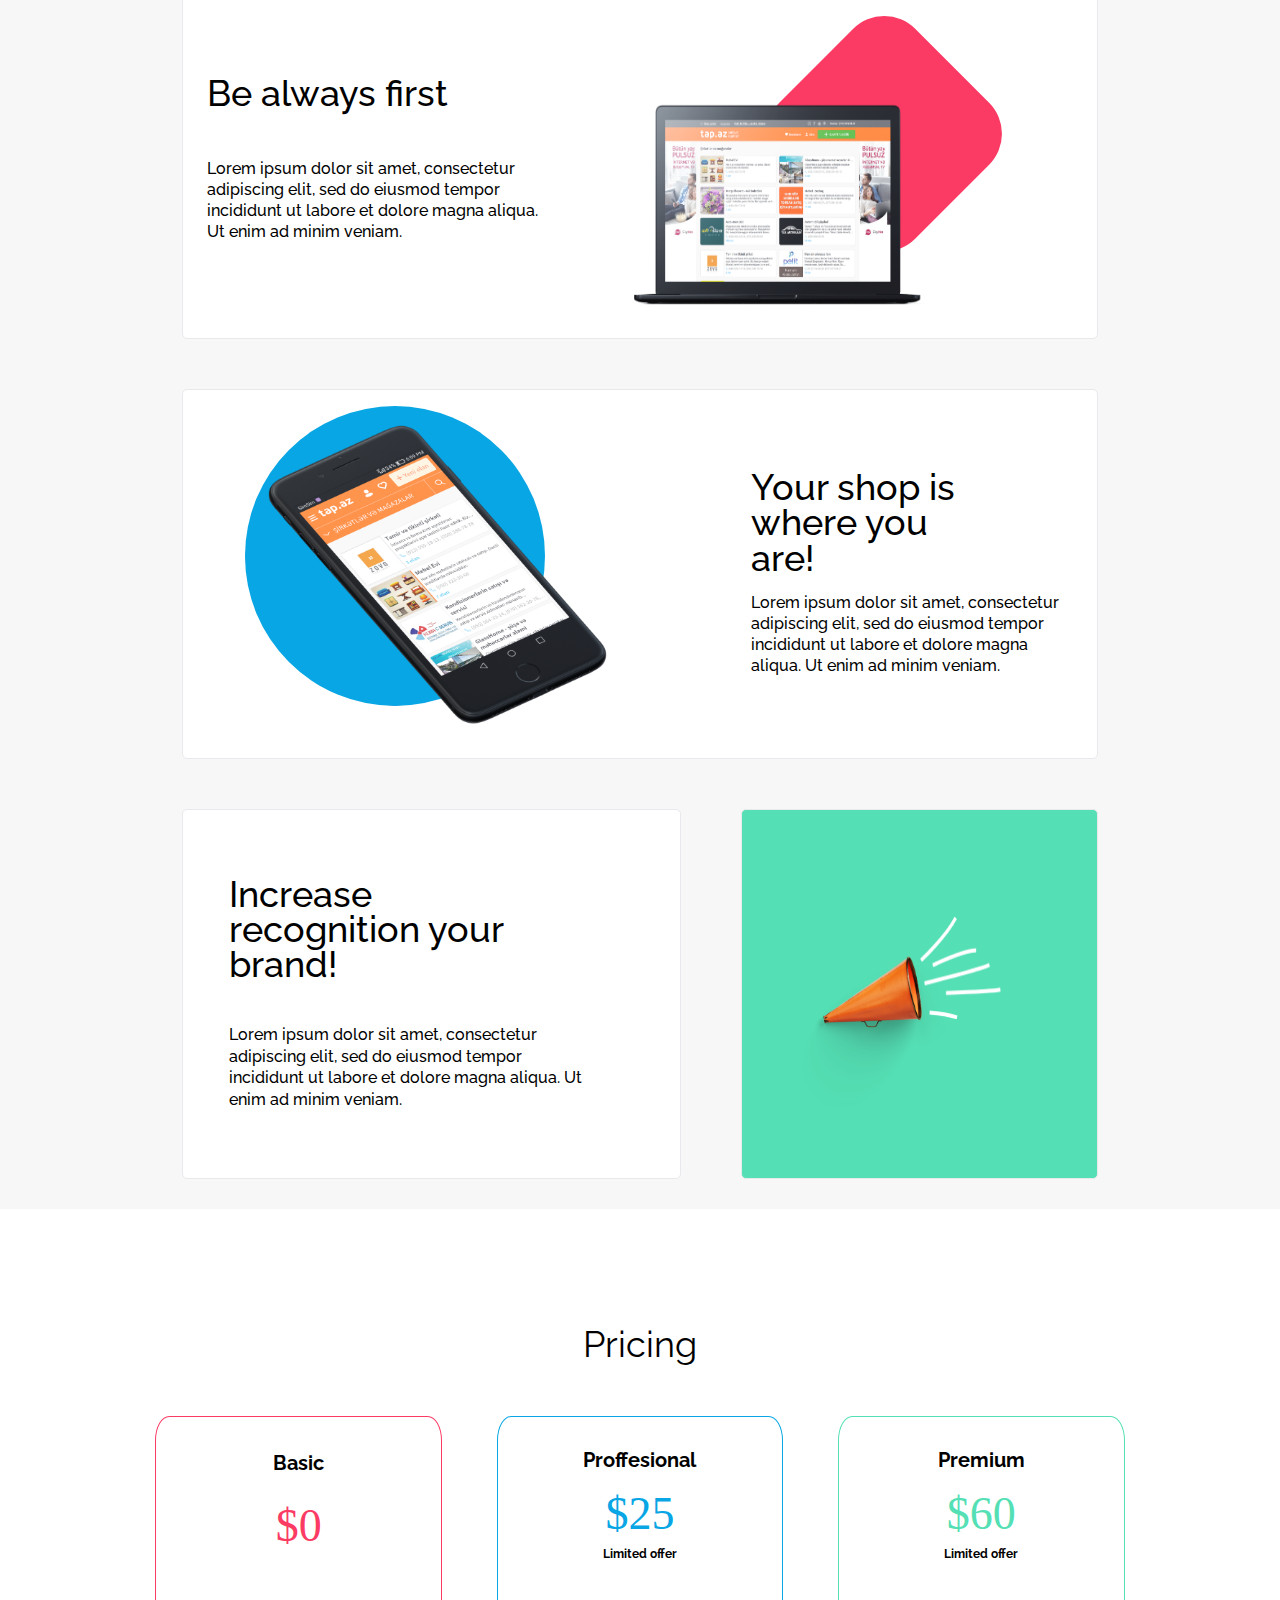
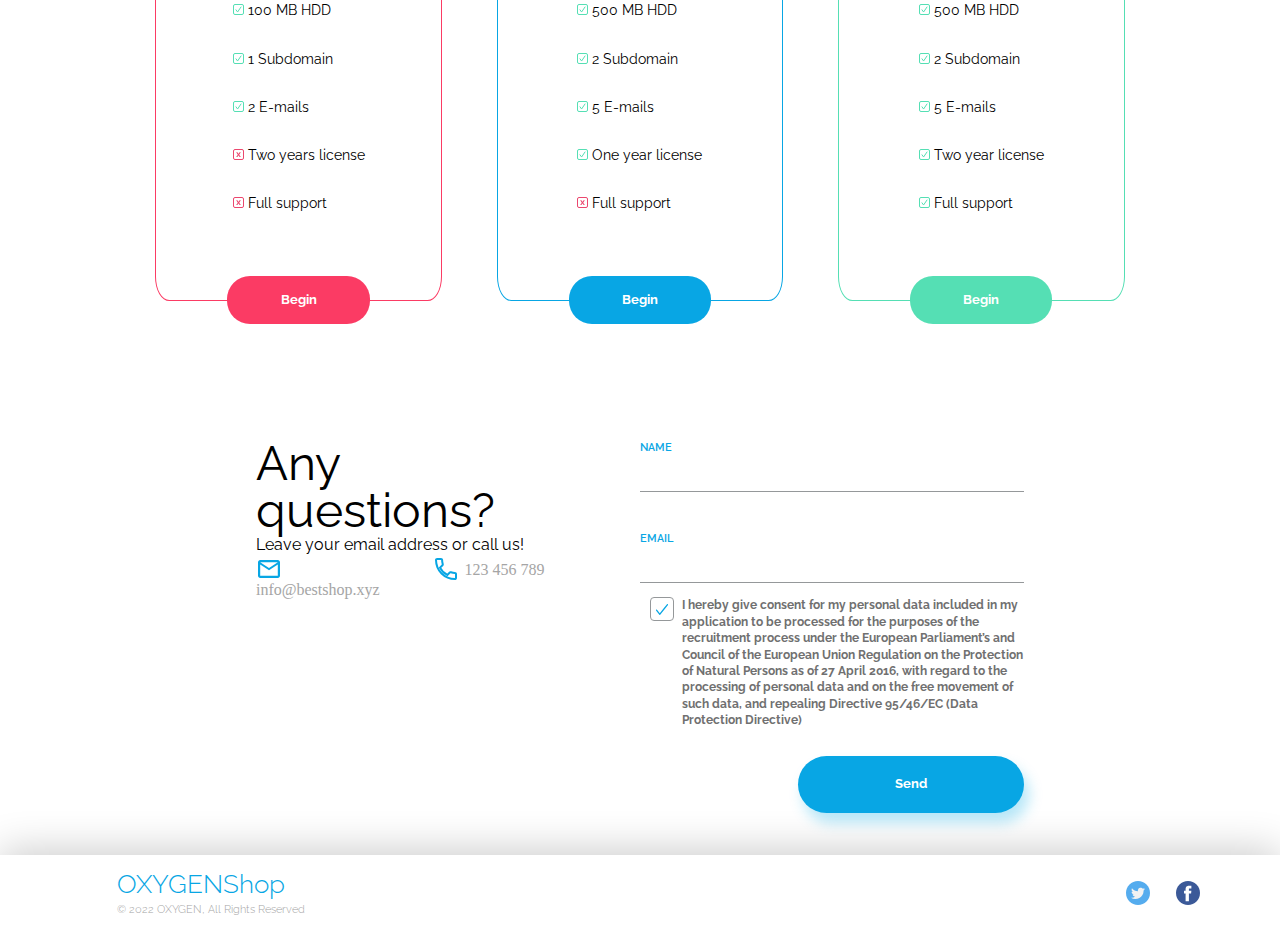
==== commit 5a9bfde2: "Feat: Implemented desktop version" ====
--- a/Web/index.html
+++ b/Web/index.html
@@ -17,6 +17,20 @@
         </div>
         
         <img class="header--menu" src="/img/Menu.svg">
+        <div class="header--desktop-menu">
+            <div class="header--desktop-menu--selected-option">
+                <p class="header--desktop-menu--selected-option--text">Why us</p>
+            </div>
+            <div class="header--desktop-menu--option">
+                <p class="header--desktop-menu--option--text">Benefits</p>
+            </div>
+            <div class="header--desktop-menu--option">
+                <p class="header--desktop-menu--option--text">Prices</p>
+            </div>
+            <div class="header--desktop-menu--option">
+                <p class="header--desktop-menu--option--text">Contact</p>
+            </div>
+        </div>
     </header>
 
     <main class="main">
@@ -62,28 +76,41 @@
 
         <article class="main--selling-points">
             <section class="main--selling-points--section1">
-                <img src="img/Macbook.png" class="main--selling-points--section1--image-foreground">
-                <img src="img/Red-frame.svg" class="main--selling-points--section1--image-background">
-                <h3 class="main--selling-points--section1--title">Be always first</h3>
-                <h6 class="main--selling-points--section1--text">Lorem ipsum dolor sit amet, consectetur adipiscing elit, sed do eiusmod tempor incididunt ut labore et dolore magna aliqua. Ut enim ad minim veniam.</h6>
+                <div class="main--selling-points--section1--image">
+                    <img src="img/Macbook.png" class="main--selling-points--section1--image--foreground">
+                    <img src="img/Red-frame.svg" class="main--selling-points--section1--image--background">
+                </div>
+                <div class="main--selling-points--section1--text">
+                    <h3 class="main--selling-points--section1--text--title">Be always first</h3>
+                    <h6 class="main--selling-points--section1--text--paragraph">Lorem ipsum dolor sit amet, consectetur adipiscing elit, sed do eiusmod tempor incididunt ut labore et dolore magna aliqua. Ut enim ad minim veniam.</h6>
+                    <img src="img/Red-line.svg" class="main--selling-points--section1--text--line">
+                </div>
             </section>
 
             <section class="main--selling-points--section2">
-                <img src="img/iPhone.png" class="main--selling-points--section2--image--foreground">
-                <img src="img/Blue-circle.svg" class="main--selling-points--section2--image--background">    
-                <h3 class="main--selling-points--section2--title">Your shop is where you are!</h3>
-                <h6 class="main--selling-points--section2--text">Lorem ipsum dolor sit amet, consectetur adipiscing elit, sed do eiusmod tempor incididunt ut labore et dolore magna aliqua. Ut enim ad minim veniam.</h6>
+                <div class="main--selling-points--section2--image">
+                    <img src="img/iPhone.png" class="main--selling-points--section2--image--foreground">
+                    <img src="img/Blue-circle.svg" class="main--selling-points--section2--image--background">
+                </div>
+
+                <div class="main--selling-points--section2--text">
+                    <h3 class="main--selling-points--section2--text--title">Your shop is where you are!</h3>
+                    <h6 class="main--selling-points--section2--text--paragraph">Lorem ipsum dolor sit amet, consectetur adipiscing elit, sed do eiusmod tempor incididunt ut labore et dolore magna aliqua. Ut enim ad minim veniam.</h6>
+                    <img src="img/Blue-line.svg" class="main--selling-points--section2--text--line">
+                </div>
             </section>
 
             <section class="main--selling-points--section3">
-                <h3 class="main--selling-points--section3--title">Increase recognition your brand!</h3>
-                <h6 class="main--selling-points--section3--text">Lorem ipsum dolor sit amet, consectetur adipiscing elit, sed do eiusmod tempor incididunt ut labore et dolore magna aliqua. Ut enim ad minim veniam.</h6>
-                <div class="main--selling-points--section3--image-background green-background">
-                    <img src="img/Trumpet.png" class="main--selling-points--section3--image-foreground">
-                </div>
-            </section>
-        </article>
-
+                <div class="main--selling-points--section3--text">
+                    <h3 class="main--selling-points--section3--text--title">Increase recognition your brand!</h3>
+                    <h6 class="main--selling-points--section3--text--paragraph">Lorem ipsum dolor sit amet, consectetur adipiscing elit, sed do eiusmod tempor incididunt ut labore et dolore magna aliqua. Ut enim ad minim veniam.</h6>
+                    <img src="img/Green-line.svg" class="main--selling-points--section3--text--line">
+                </div>
+            </section>
+            <section class="main--selling-points--section3--image green-background">
+                <img src="img/Trumpet.png" class="main--selling-points--section3--image--foreground">
+            </section>
+        </article>
 
         <article class="main--pricing">
             <h1 class="main--pricing--title">Pricing</h1>
--- a/Web/style.css
+++ b/Web/style.css
@@ -16,7 +16,60 @@
   display: inline-block;
   margin-bottom: 1.5%;
 }
-
+.header--desktop-menu {
+  display: none;
+}
+
+@media only screen and (min-width: 1000px) {
+  .header {
+    display: flex;
+    justify-content: space-around;
+  }
+  .header--logo {
+    margin-top: 0;
+    margin-left: 5%;
+    width: 40%;
+    display: flex;
+    align-items: center;
+  }
+  .header--menu {
+    display: none;
+  }
+  .header--desktop-menu {
+    display: flex;
+    width: 40%;
+    justify-content: space-around;
+  }
+  .header--desktop-menu--option {
+    padding: 5%;
+    display: flex;
+    align-items: center;
+  }
+  .header--desktop-menu--option--text {
+    font-size: 0.688rem;
+    line-height: 0.938rem;
+    text-transform: uppercase;
+    font-weight: bold;
+    text-align: center;
+    letter-spacing: 0.2rem;
+    color: #A5A5A5;
+  }
+  .header--desktop-menu--selected-option {
+    padding: 5%;
+    display: flex;
+    align-items: center;
+    border-bottom: 4px solid #08A6E4;
+  }
+  .header--desktop-menu--selected-option--text {
+    font-size: 0.688rem;
+    line-height: 0.938rem;
+    text-transform: uppercase;
+    font-weight: bold;
+    text-align: center;
+    letter-spacing: 0.2rem;
+    color: black;
+  }
+}
 .main {
   margin-top: 100px;
 }
@@ -188,33 +241,36 @@
   padding: 1.5em;
   padding-top: 2.2em;
 }
-.main--selling-points--section1--image-background {
+.main--selling-points--section1--image--background {
   position: absolute;
   right: 4.2em;
   margin-top: -2.2em;
   width: 127.5px;
   height: 127.5px;
 }
-.main--selling-points--section1--image-foreground {
+.main--selling-points--section1--image--foreground {
   position: relative;
   margin-left: 2em;
   width: 192.76px;
   height: 109.93px;
   z-index: 1;
 }
-.main--selling-points--section1--title {
+.main--selling-points--section1--text--title {
   margin-top: 1em;
   font-size: 1.875rem;
   line-height: 2.19rem;
   font-weight: 500;
   text-align: left;
 }
-.main--selling-points--section1--text {
+.main--selling-points--section1--text--paragraph {
   margin-top: 4em;
   font-size: 0.875rem;
   line-height: 1.31rem;
   font-weight: 500;
   text-align: left;
+}
+.main--selling-points--section1--text--line {
+  display: none;
 }
 .main--selling-points--section2 {
   background-color: #ffffff;
@@ -238,7 +294,7 @@
   height: 134.99px;
   z-index: 1;
 }
-.main--selling-points--section2--title {
+.main--selling-points--section2--text--title {
   width: 80%;
   margin-top: 0.7em;
   font-size: 1.875rem;
@@ -246,12 +302,15 @@
   font-weight: 500;
   text-align: left;
 }
-.main--selling-points--section2--text {
+.main--selling-points--section2--text--paragraph {
   margin-top: 1.5em;
   font-size: 0.875rem;
   line-height: 1.31rem;
   font-weight: 500;
   text-align: left;
+}
+.main--selling-points--section2--text--line {
+  display: none;
 }
 .main--selling-points--section3 {
   background-color: #ffffff;
@@ -260,33 +319,36 @@
   margin-top: 50px;
   width: 100%;
 }
-.main--selling-points--section3--image-background {
+.main--selling-points--section3--image {
   height: 195px;
-  margin-top: 10px;
+  margin-top: -10px;
   border: 1px solid #E8E9ED;
   border-radius: 5px;
 }
-.main--selling-points--section3--image-foreground {
+.main--selling-points--section3--image--foreground {
   width: 300px;
   height: 207px;
   position: relative;
   top: 15%;
   left: -5%;
 }
-.main--selling-points--section3--title {
+.main--selling-points--section3--text--title {
   margin: 0.7em;
   font-size: 1.875rem;
   line-height: 2.19rem;
   font-weight: 500;
   text-align: left;
 }
-.main--selling-points--section3--text {
+.main--selling-points--section3--text--paragraph {
   margin: 1.5em;
   margin-top: 2em;
   font-size: 1.125rem;
   line-height: 1.36rem;
   font-weight: 500;
   text-align: left;
+}
+.main--selling-points--section3--text--line {
+  display: none;
 }
 .main--pricing {
   margin-top: 50px;
@@ -412,6 +474,7 @@
   margin-top: 30px;
 }
 .main--contact--input--container--text {
+  display: block;
   font-weight: 600;
   font-size: 0.69rem;
   line-height: 0.94rem;
@@ -419,7 +482,7 @@
 }
 .main--contact--input--container--input {
   margin-top: 20px;
-  width: 100%;
+  width: 90%;
   border: none;
   border-bottom: 1px solid #95989A;
 }
@@ -466,6 +529,393 @@
   text-align: center;
 }
 
+@media only screen and (min-width: 1000px) {
+  .main--introduction--opening {
+    display: flex;
+    flex-direction: column;
+    align-items: center;
+  }
+  .main--introduction--opening--button {
+    width: 440px;
+  }
+  .main--introduction--image-box {
+    display: flex;
+    flex-direction: column;
+    align-items: center;
+    height: 594px;
+  }
+  .main--introduction--image-box--image {
+    margin: 0;
+  }
+  .main--introduction--stat-column {
+    display: flex;
+    flex-wrap: wrap;
+    justify-content: space-evenly;
+    align-content: space-around;
+    height: 500px;
+  }
+  .main--introduction--stat-column--title {
+    width: 100%;
+    font-size: 2.25rem;
+    line-height: 2.625rem;
+    margin: 0;
+  }
+  .main--introduction--stat-column--entries {
+    width: 5%;
+    margin: 0;
+    display: flex;
+    flex-flow: row wrap;
+    align-items: center;
+    justify-content: center;
+  }
+  .main--introduction--stat-column--entries--image-background {
+    width: 62.71px;
+    height: 62.71px;
+    margin: 0;
+    position: relative;
+    left: 1em;
+  }
+  .main--introduction--stat-column--entries--image-foreground {
+    width: 44px;
+    height: 52px;
+    margin: 0;
+    position: relative;
+    left: -1em;
+    top: -0.1em;
+  }
+  .main--introduction--stat-column--entries--number {
+    margin: 0;
+    width: 100%;
+  }
+  .main--introduction--stat-column--entries--stat {
+    margin: 0;
+    width: 100%;
+  }
+  .main--introduction--stat-column--products {
+    width: 5%;
+    margin: 0;
+    display: flex;
+    flex-flow: row wrap;
+    align-items: center;
+    justify-content: center;
+  }
+  .main--introduction--stat-column--products--image-background {
+    width: 62.71px;
+    height: 62.71px;
+    margin: 0;
+    position: relative;
+    left: 1.5em;
+  }
+  .main--introduction--stat-column--products--image-foreground {
+    width: 65.43;
+    height: 36.5px;
+    margin: 0;
+    position: relative;
+    left: -1.1em;
+    top: 0em;
+  }
+  .main--introduction--stat-column--products--number {
+    margin: 0;
+    width: 100%;
+  }
+  .main--introduction--stat-column--products--stat {
+    margin: 0;
+    width: 100%;
+  }
+  .main--introduction--stat-column--post {
+    width: 5%;
+    margin: 0;
+    display: flex;
+    flex-flow: row wrap;
+    align-items: center;
+    justify-content: center;
+  }
+  .main--introduction--stat-column--post--image-foreground {
+    position: relative;
+    top: -0.1em;
+  }
+  .main--introduction--stat-column--post--number {
+    margin: 0;
+    width: 100%;
+  }
+  .main--introduction--stat-column--post--stat {
+    margin: 0;
+    width: 100%;
+  }
+  .main--selling-points {
+    display: flex;
+    flex-flow: row wrap;
+    align-items: flex-end;
+    justify-content: space-between;
+    padding: 30px 14.25%;
+  }
+  .main--selling-points--section1 {
+    height: 370px;
+    display: flex;
+    flex-direction: row-reverse;
+    justify-content: space-between;
+    align-items: center;
+  }
+  .main--selling-points--section1--image {
+    height: 100%;
+    padding: 10px 0;
+  }
+  .main--selling-points--section1--image--background {
+    background-image: url("img/Red-rectangle.svg");
+    background-repeat: no-repeat;
+    background-position: center;
+    background-size: contain;
+    max-width: 255px;
+    max-height: 255px;
+    width: 50%;
+    height: 82%;
+    position: relative;
+    top: -60%;
+    left: 40%;
+  }
+  .main--selling-points--section1--image--foreground {
+    margin: 0;
+    max-width: 386.44px;
+    max-height: 219px;
+    width: 60%;
+    height: 71%;
+    position: relative;
+    top: 30%;
+    left: 14%;
+  }
+  .main--selling-points--section1--text {
+    width: 45%;
+    height: 70%;
+    display: flex;
+    flex-direction: column;
+    justify-content: space-around;
+  }
+  .main--selling-points--section1--text--title {
+    font-size: 2.25rem;
+    margin: 0;
+  }
+  .main--selling-points--section1--text--paragraph {
+    font-size: 1rem;
+    margin: 0;
+  }
+  .main--selling-points--section1--text--line {
+    visibility: visible;
+    width: 80%;
+  }
+  .main--selling-points--section2 {
+    height: 370px;
+    display: flex;
+    flex-direction: row;
+    justify-content: space-between;
+    align-items: center;
+  }
+  .main--selling-points--section2--image {
+    height: 100%;
+    padding: 10px 0;
+  }
+  .main--selling-points--section2--image--background {
+    background-image: url("img/Red-rectangle.svg");
+    background-repeat: no-repeat;
+    background-position: center;
+    background-size: contain;
+    max-width: 320px;
+    max-height: 320px;
+    width: 67.5%;
+    height: 100%;
+    position: relative;
+    top: -115%;
+    left: 5%;
+  }
+  .main--selling-points--section2--image--foreground {
+    margin: 0;
+    max-width: 426px;
+    max-height: 328px;
+    width: 90%;
+    height: 110%;
+    position: relative;
+    top: -2%;
+    left: 5%;
+  }
+  .main--selling-points--section2--text {
+    width: 50%;
+    height: 70%;
+    display: flex;
+    flex-direction: column;
+    justify-content: space-around;
+  }
+  .main--selling-points--section2--text--title {
+    width: 70%;
+    font-size: 2.25rem;
+    margin: 0;
+  }
+  .main--selling-points--section2--text--paragraph {
+    font-size: 1rem;
+    margin: 0;
+  }
+  .main--selling-points--section2--text--line {
+    visibility: visible;
+    width: 80%;
+  }
+  .main--selling-points--section3 {
+    width: 54.5%;
+    height: 370px;
+    padding: 5%;
+  }
+  .main--selling-points--section3--image {
+    width: 39%;
+    height: 370px;
+    display: flex;
+    align-items: center;
+    justify-content: center;
+  }
+  .main--selling-points--section3--image--foreground {
+    max-width: 265.73px;
+    max-height: 207.72px;
+    width: 60%;
+    height: 56%;
+    position: relative;
+    top: 7%;
+    left: -7%;
+  }
+  .main--selling-points--section3--text {
+    width: 100%;
+    height: 100%;
+    display: flex;
+    flex-direction: column;
+    justify-content: space-around;
+  }
+  .main--selling-points--section3--text--title {
+    width: 80%;
+    font-size: 2.25rem;
+    margin: 0;
+  }
+  .main--selling-points--section3--text--paragraph {
+    width: 90%;
+    font-size: 1rem;
+    margin: 0;
+  }
+  .main--selling-points--section3--text--line {
+    visibility: visible;
+    width: 65%;
+  }
+  .main--pricing {
+    padding: 5% 10%;
+    display: flex;
+    flex-wrap: wrap;
+    justify-content: space-around;
+  }
+  .main--pricing--title {
+    width: 100%;
+    margin-bottom: 5%;
+  }
+  .main--pricing--section {
+    width: 28%;
+    height: 485px;
+    margin: 0;
+    display: flex;
+    flex-direction: column;
+    justify-content: space-between;
+    align-items: center;
+  }
+  .main--pricing--section--price {
+    margin: 0;
+    height: 30%;
+    display: flex;
+    flex-direction: column;
+    justify-content: space-around;
+    align-items: center;
+  }
+  .main--pricing--section--price--title {
+    padding-top: 30%;
+    margin-bottom: 10%;
+  }
+  .main--pricing--section--feature-list {
+    width: auto;
+    height: 50%;
+    padding: 0;
+    display: flex;
+    flex-direction: column;
+    justify-content: space-around;
+    align-items: center;
+  }
+  .main--pricing--section--feature-list--feature {
+    margin: 0;
+  }
+  .main--pricing--section--feature-list--feature--text {
+    margin: 0;
+  }
+  .main--pricing--section--rounded-button {
+    height: 10%;
+    margin: 0;
+    position: relative;
+    top: 5%;
+  }
+  .main--pricing--section:hover {
+    transform: scale(1.1);
+    box-shadow: 5px 10px 27px 0px rgba(70, 71, 71, 0.2901960784);
+  }
+  .main--contact {
+    width: 60%;
+    height: 375px;
+    margin: 75px 20% 0 20%;
+    display: flex;
+    justify-content: space-between;
+    flex-wrap: wrap;
+  }
+  .main--contact--info {
+    display: flex;
+    flex-wrap: wrap;
+    align-content: flex-start;
+    justify-content: space-between;
+    align-content: space-between;
+    width: 42%;
+    height: 45%;
+    padding: 0;
+  }
+  .main--contact--info--title {
+    width: 100%;
+    font-size: 3rem;
+  }
+  .main--contact--info--subtitle {
+    width: 100%;
+    margin: 0;
+  }
+  .main--contact--info--container {
+    width: 45%;
+    display: inline-block;
+  }
+  .main--contact #contact-info {
+    width: 50%;
+    display: flex;
+    flex-wrap: wrap;
+  }
+  .main--contact--input {
+    width: 100%;
+    height: 38%;
+    margin: 0;
+    padding: 0;
+    display: flex;
+    flex-direction: column;
+    justify-content: space-between;
+  }
+  .main--contact--input--container {
+    margin: 0;
+  }
+  .main--contact--input--container--input {
+    width: 100%;
+  }
+  .main--contact--send {
+    margin: 0;
+    padding: 0;
+    display: flex;
+    flex-wrap: wrap;
+    justify-content: flex-end;
+    padding-top: 10px;
+  }
+  .main--contact--send--text {
+    width: 89%;
+  }
+}
 .footer {
   margin-top: 40px;
   padding: 5%;
@@ -502,6 +952,30 @@
   margin-top: 10%;
 }
 
+@media only screen and (min-width: 1000px) {
+  .footer {
+    display: flex;
+    justify-content: space-evenly;
+    padding: 1%;
+  }
+  .footer--text {
+    width: 80%;
+    padding-left: 5%;
+    display: flex;
+    flex-direction: column;
+    justify-content: space-around;
+  }
+  .footer--social-networks {
+    display: flex;
+    align-items: center;
+    width: 10%;
+    height: 50px;
+    justify-content: space-evenly;
+  }
+  .footer--social-networks--icon {
+    margin: 0;
+  }
+}
 * {
   box-sizing: border-box;
   margin: 0;
